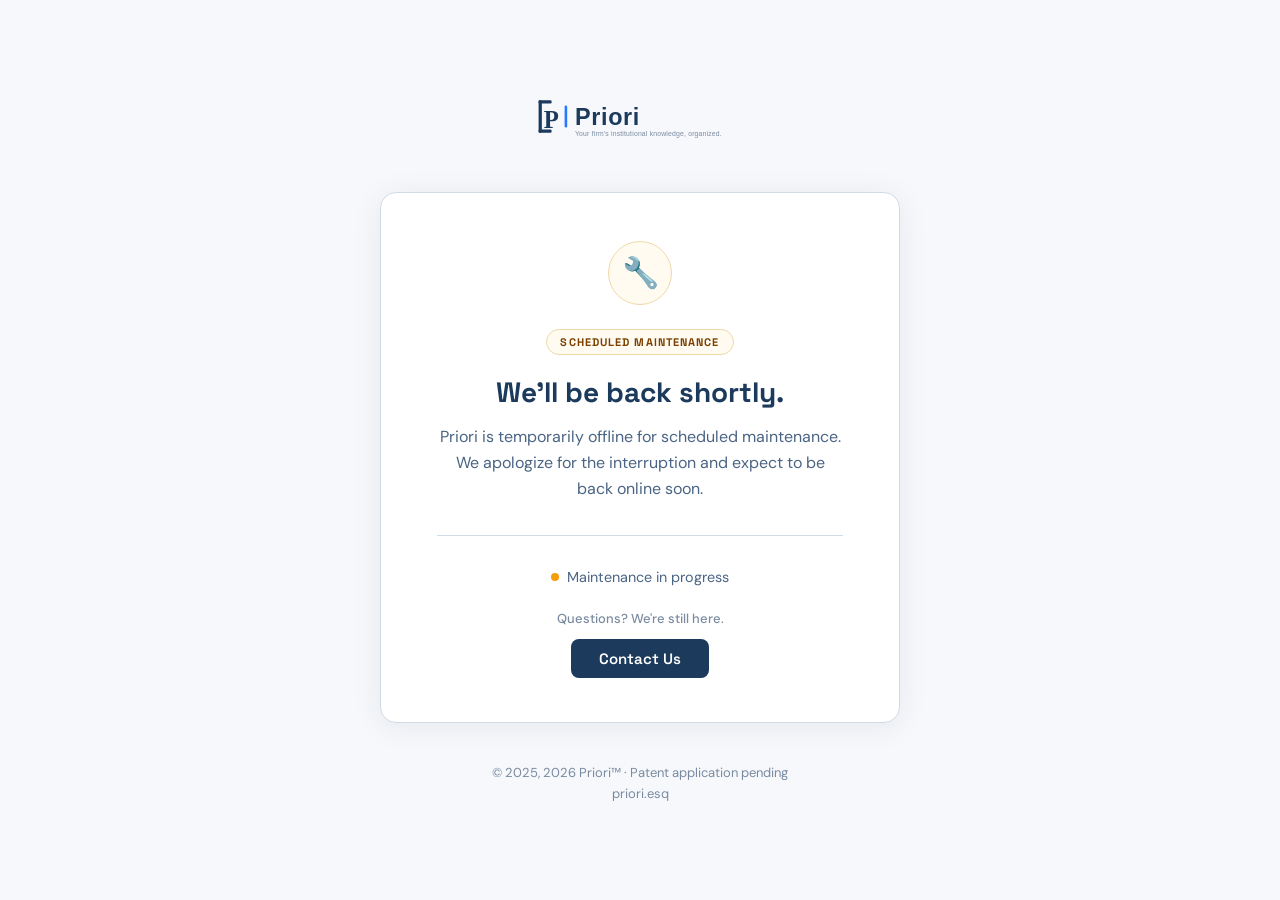
==== index.html @ 3778f76e "Down for maintenance page with logo, amber badge, animated status dot" ====
<!DOCTYPE html>
<html lang="en">
<head>
  <meta charset="UTF-8">
  <meta name="viewport" content="width=device-width, initial-scale=1.0">
  <title>Priori™ — Down for Maintenance</title>
  <meta name="description" content="Priori is temporarily down for scheduled maintenance. We'll be back shortly.">
  <meta name="robots" content="noindex, nofollow">
  <link rel="preconnect" href="https://fonts.googleapis.com">
  <link rel="preconnect" href="https://fonts.gstatic.com" crossorigin>
  <link href="https://fonts.googleapis.com/css2?family=Space+Grotesk:wght@400;600;700&family=DM+Sans:ital,wght@0,300;0,400;0,500;1,400&display=swap" rel="stylesheet">
  <style>
    *, *::before, *::after { box-sizing: border-box; margin: 0; padding: 0; }

    :root {
      --navy:          #1B3A5C;
      --navy2:         #0F2540;
      --slate:         #4A6484;
      --muted:         #7A8AA0;
      --light:         #F6F8FB;
      --border:        #D0DCE8;
      --amber:         #7B4000;
      --lamber:        #FFFBF0;
      --lamber-border: #F0D9A8;
    }

    html, body {
      min-height: 100%;
      font-family: 'DM Sans', system-ui, sans-serif;
      background: var(--light);
      color: var(--navy);
    }

    body {
      display: flex;
      flex-direction: column;
      align-items: center;
      justify-content: center;
      min-height: 100vh;
      padding: 2rem 1.5rem;
      text-align: center;
    }

    .logo-wrap { margin-bottom: 2.5rem; }
    .logo-wrap img { height: 52px; width: auto; }

    .card {
      background: #ffffff;
      border: 1px solid var(--border);
      border-radius: 16px;
      padding: 3rem 3.5rem 2.75rem;
      max-width: 520px;
      width: 100%;
      box-shadow: 0 4px 32px rgba(15,35,64,.07);
    }

    .icon-wrap {
      width: 64px;
      height: 64px;
      background: var(--lamber);
      border: 1px solid var(--lamber-border);
      border-radius: 50%;
      display: flex;
      align-items: center;
      justify-content: center;
      margin: 0 auto 1.5rem;
      font-size: 1.875rem;
      line-height: 1;
    }

    .badge {
      display: inline-block;
      background: var(--lamber);
      color: var(--amber);
      border: 1px solid var(--lamber-border);
      font-family: 'Space Grotesk', sans-serif;
      font-size: 0.6875rem;
      font-weight: 700;
      letter-spacing: 0.1em;
      text-transform: uppercase;
      padding: 0.3rem 0.85rem;
      border-radius: 99px;
      margin-bottom: 1.25rem;
    }

    h1 {
      font-family: 'Space Grotesk', sans-serif;
      font-size: 1.75rem;
      font-weight: 700;
      color: var(--navy);
      line-height: 1.25;
      margin-bottom: 0.875rem;
    }

    .sub {
      font-size: 1rem;
      color: var(--slate);
      line-height: 1.65;
    }

    .divider {
      border: none;
      border-top: 1px solid var(--border);
      margin: 2rem 0;
    }

    .status-row {
      display: flex;
      align-items: center;
      justify-content: center;
      gap: 0.5rem;
      font-size: 0.9rem;
      color: var(--slate);
      margin-bottom: 1.5rem;
    }

    .status-dot {
      width: 8px;
      height: 8px;
      background: #F59E0B;
      border-radius: 50%;
      flex-shrink: 0;
      animation: pulse 2s ease-in-out infinite;
    }

    @keyframes pulse {
      0%, 100% { opacity: 1; }
      50%       { opacity: 0.4; }
    }

    .contact-label {
      font-size: 0.8125rem;
      font-weight: 500;
      color: var(--muted);
      margin-bottom: 0.75rem;
    }

    .contact-link {
      display: inline-block;
      background: var(--navy);
      color: #ffffff;
      text-decoration: none;
      font-family: 'Space Grotesk', sans-serif;
      font-weight: 600;
      font-size: 0.9375rem;
      padding: 0.65rem 1.75rem;
      border-radius: 8px;
      transition: background 0.15s;
    }

    .contact-link:hover { background: var(--navy2); text-decoration: none; }

    .footer-note {
      margin-top: 2.5rem;
      font-size: 0.8125rem;
      color: var(--muted);
      line-height: 1.6;
    }
  </style>
</head>
<body>

  <div class="logo-wrap">
    <img src="priori_logo.svg" alt="Priori™">
  </div>

  <div class="card">
    <div class="icon-wrap">🔧</div>
    <div class="badge">Scheduled Maintenance</div>
    <h1>We'll be back shortly.</h1>
    <p class="sub">
      Priori is temporarily offline for scheduled maintenance.
      We apologize for the interruption and expect to be back online soon.
    </p>

    <hr class="divider">

    <div class="status-row">
      <span class="status-dot"></span>
      Maintenance in progress
    </div>

    <div class="contact-label">Questions? We're still here.</div>
    <a href="mailto:patentingest@gmail.com" class="contact-link">Contact Us</a>
  </div>

  <p class="footer-note">
    © 2025, 2026 Priori™ · Patent application pending<br>
    priori.esq
  </p>

</body>
</html>
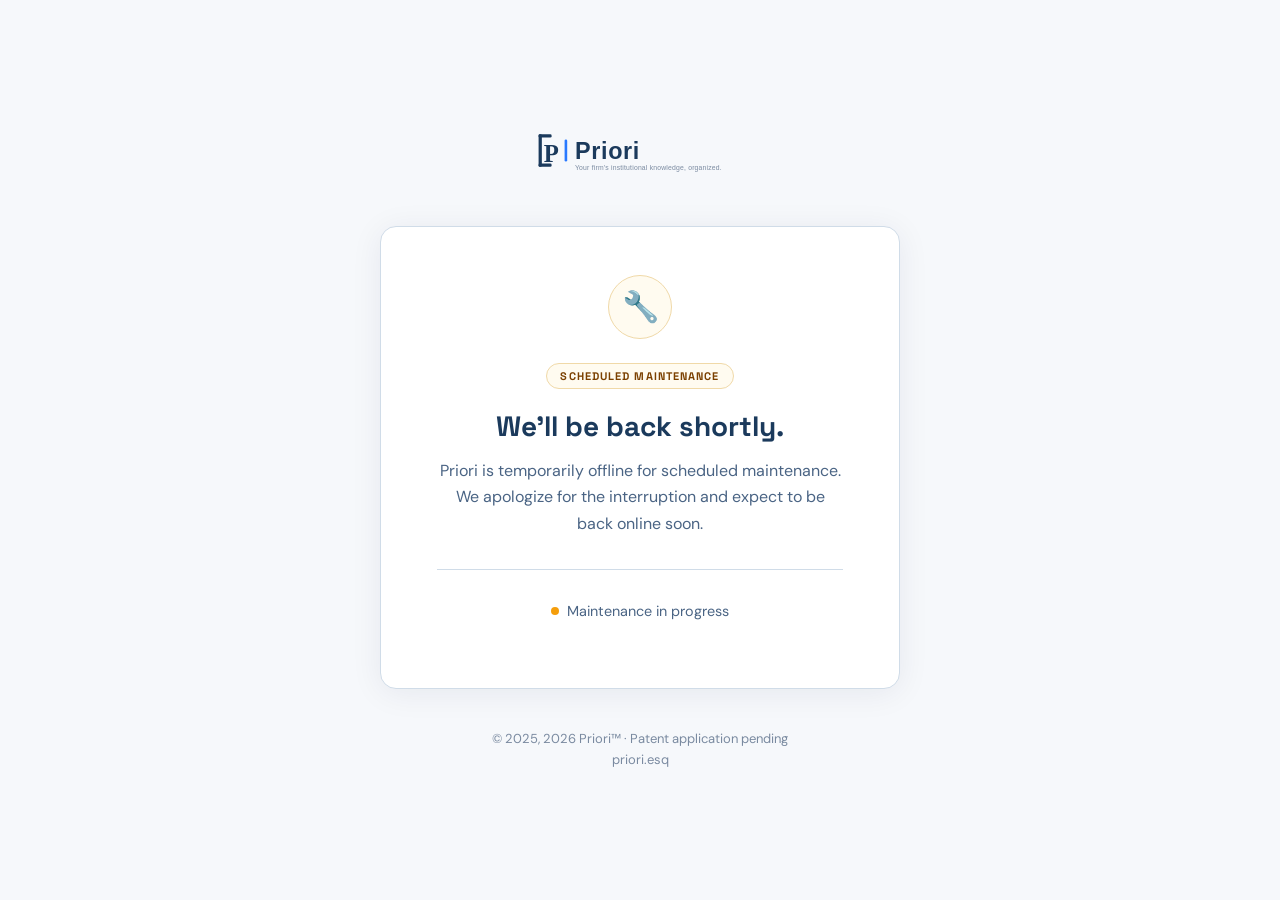
==== commit 77caa843: "Remove Contact Us button from maintenance page" ====
--- a/index.html
+++ b/index.html
@@ -180,8 +180,6 @@
       Maintenance in progress
     </div>
 
-    <div class="contact-label">Questions? We're still here.</div>
-    <a href="mailto:patentingest@gmail.com" class="contact-link">Contact Us</a>
   </div>
 
   <p class="footer-note">
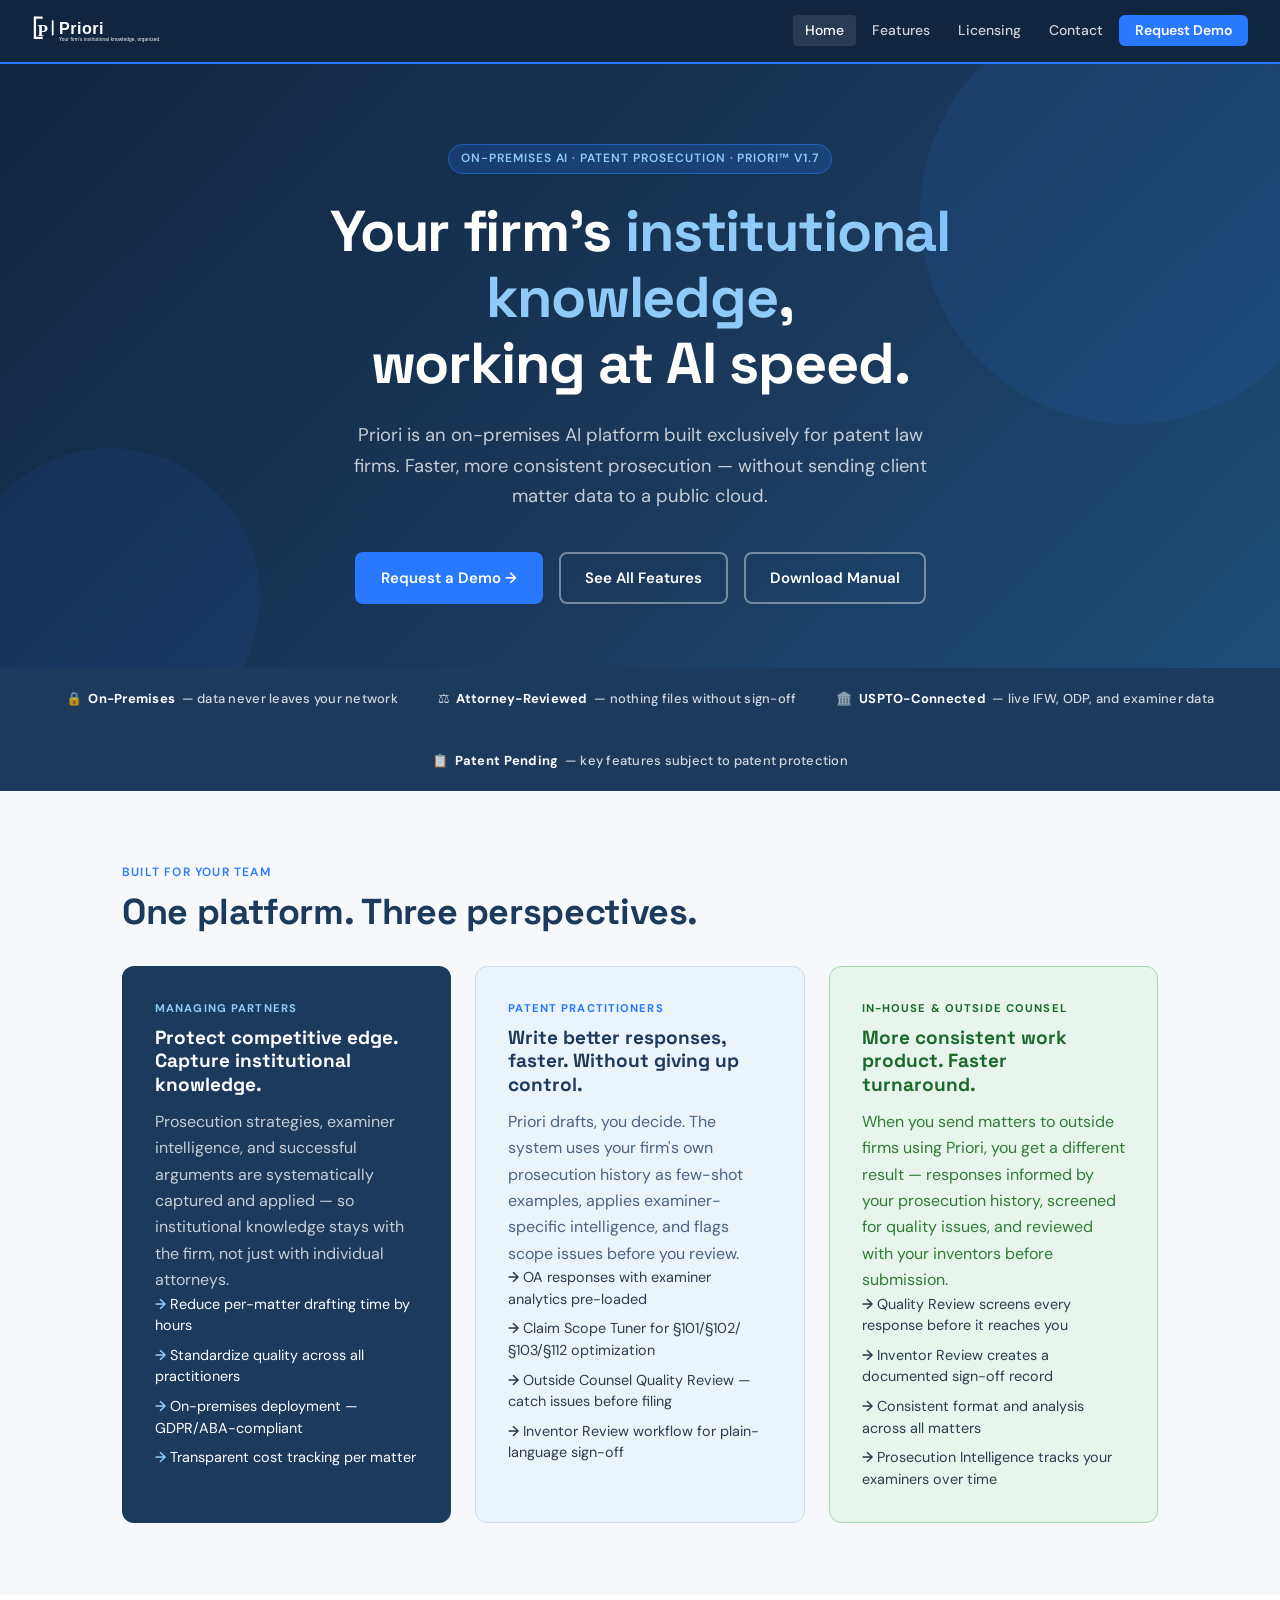
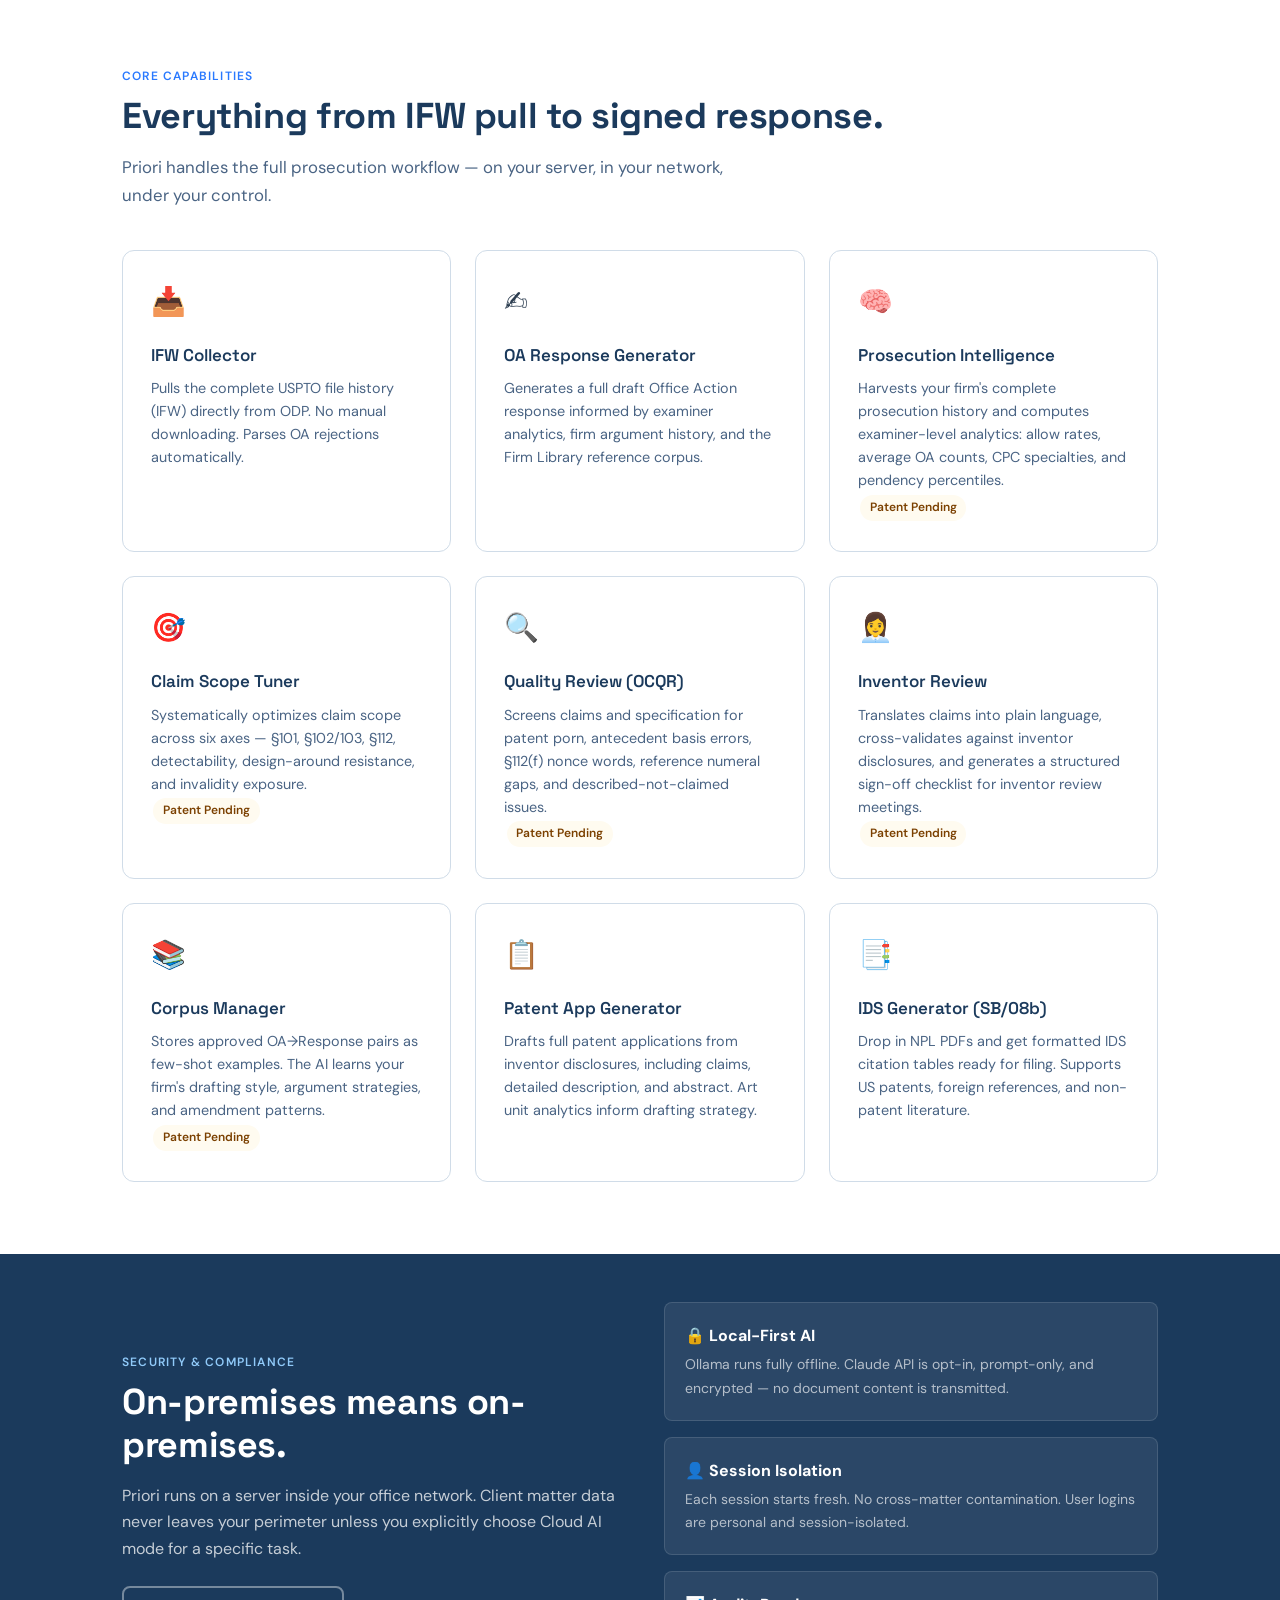
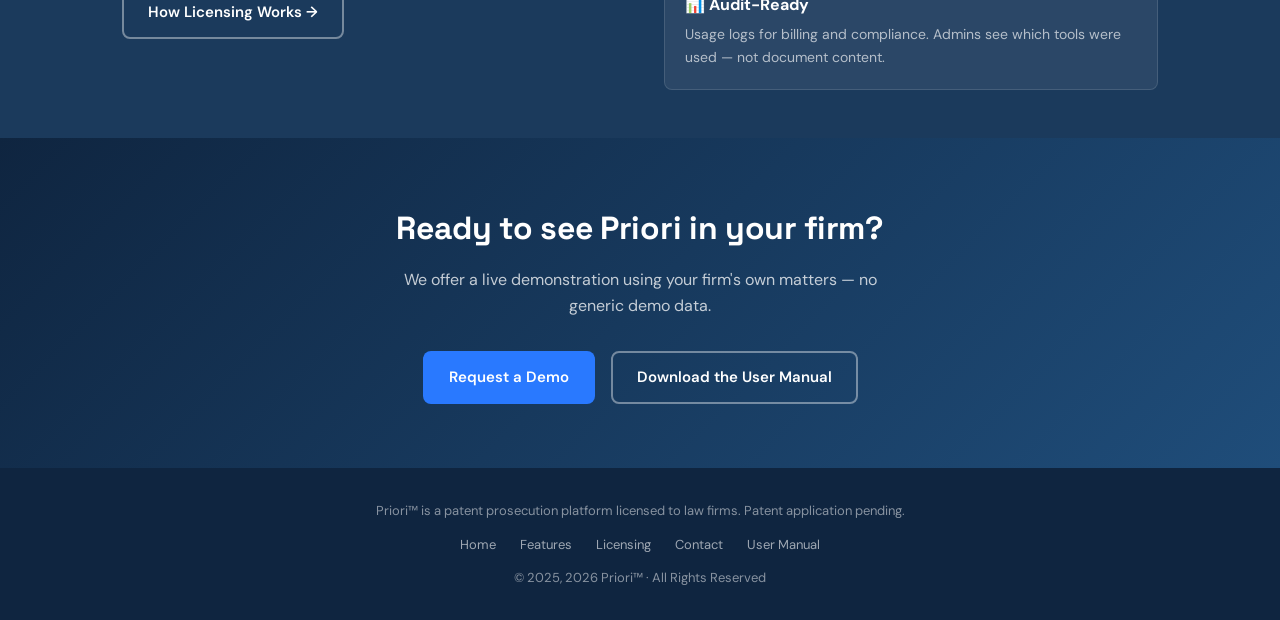
==== commit f779a67e: "Restore full site index.html on main (maintenance page was committed here by mistake)" ====
--- a/index.html
+++ b/index.html
@@ -3,189 +3,206 @@
 <head>
   <meta charset="UTF-8">
   <meta name="viewport" content="width=device-width, initial-scale=1.0">
-  <title>Priori™ — Down for Maintenance</title>
-  <meta name="description" content="Priori is temporarily down for scheduled maintenance. We'll be back shortly.">
-  <meta name="robots" content="noindex, nofollow">
-  <link rel="preconnect" href="https://fonts.googleapis.com">
-  <link rel="preconnect" href="https://fonts.gstatic.com" crossorigin>
-  <link href="https://fonts.googleapis.com/css2?family=Space+Grotesk:wght@400;600;700&family=DM+Sans:ital,wght@0,300;0,400;0,500;1,400&display=swap" rel="stylesheet">
-  <style>
-    *, *::before, *::after { box-sizing: border-box; margin: 0; padding: 0; }
-
-    :root {
-      --navy:          #1B3A5C;
-      --navy2:         #0F2540;
-      --slate:         #4A6484;
-      --muted:         #7A8AA0;
-      --light:         #F6F8FB;
-      --border:        #D0DCE8;
-      --amber:         #7B4000;
-      --lamber:        #FFFBF0;
-      --lamber-border: #F0D9A8;
-    }
-
-    html, body {
-      min-height: 100%;
-      font-family: 'DM Sans', system-ui, sans-serif;
-      background: var(--light);
-      color: var(--navy);
-    }
-
-    body {
-      display: flex;
-      flex-direction: column;
-      align-items: center;
-      justify-content: center;
-      min-height: 100vh;
-      padding: 2rem 1.5rem;
-      text-align: center;
-    }
-
-    .logo-wrap { margin-bottom: 2.5rem; }
-    .logo-wrap img { height: 52px; width: auto; }
-
-    .card {
-      background: #ffffff;
-      border: 1px solid var(--border);
-      border-radius: 16px;
-      padding: 3rem 3.5rem 2.75rem;
-      max-width: 520px;
-      width: 100%;
-      box-shadow: 0 4px 32px rgba(15,35,64,.07);
-    }
-
-    .icon-wrap {
-      width: 64px;
-      height: 64px;
-      background: var(--lamber);
-      border: 1px solid var(--lamber-border);
-      border-radius: 50%;
-      display: flex;
-      align-items: center;
-      justify-content: center;
-      margin: 0 auto 1.5rem;
-      font-size: 1.875rem;
-      line-height: 1;
-    }
-
-    .badge {
-      display: inline-block;
-      background: var(--lamber);
-      color: var(--amber);
-      border: 1px solid var(--lamber-border);
-      font-family: 'Space Grotesk', sans-serif;
-      font-size: 0.6875rem;
-      font-weight: 700;
-      letter-spacing: 0.1em;
-      text-transform: uppercase;
-      padding: 0.3rem 0.85rem;
-      border-radius: 99px;
-      margin-bottom: 1.25rem;
-    }
-
-    h1 {
-      font-family: 'Space Grotesk', sans-serif;
-      font-size: 1.75rem;
-      font-weight: 700;
-      color: var(--navy);
-      line-height: 1.25;
-      margin-bottom: 0.875rem;
-    }
-
-    .sub {
-      font-size: 1rem;
-      color: var(--slate);
-      line-height: 1.65;
-    }
-
-    .divider {
-      border: none;
-      border-top: 1px solid var(--border);
-      margin: 2rem 0;
-    }
-
-    .status-row {
-      display: flex;
-      align-items: center;
-      justify-content: center;
-      gap: 0.5rem;
-      font-size: 0.9rem;
-      color: var(--slate);
-      margin-bottom: 1.5rem;
-    }
-
-    .status-dot {
-      width: 8px;
-      height: 8px;
-      background: #F59E0B;
-      border-radius: 50%;
-      flex-shrink: 0;
-      animation: pulse 2s ease-in-out infinite;
-    }
-
-    @keyframes pulse {
-      0%, 100% { opacity: 1; }
-      50%       { opacity: 0.4; }
-    }
-
-    .contact-label {
-      font-size: 0.8125rem;
-      font-weight: 500;
-      color: var(--muted);
-      margin-bottom: 0.75rem;
-    }
-
-    .contact-link {
-      display: inline-block;
-      background: var(--navy);
-      color: #ffffff;
-      text-decoration: none;
-      font-family: 'Space Grotesk', sans-serif;
-      font-weight: 600;
-      font-size: 0.9375rem;
-      padding: 0.65rem 1.75rem;
-      border-radius: 8px;
-      transition: background 0.15s;
-    }
-
-    .contact-link:hover { background: var(--navy2); text-decoration: none; }
-
-    .footer-note {
-      margin-top: 2.5rem;
-      font-size: 0.8125rem;
-      color: var(--muted);
-      line-height: 1.6;
-    }
-  </style>
+  <title>Priori™ — AI-Assisted Patent Prosecution Platform</title>
+  <meta name="description" content="Priori is an on-premises AI platform built for patent law firms. Faster OA responses, prosecution intelligence, quality review, and inventor workflows — all under your firm's control.">
+  <link rel="canonical" href="https://priori.esq/">
+  <link rel="stylesheet" href="styles.css">
 </head>
 <body>
 
-  <div class="logo-wrap">
-    <img src="priori_logo.svg" alt="Priori™">
-  </div>
-
-  <div class="card">
-    <div class="icon-wrap">🔧</div>
-    <div class="badge">Scheduled Maintenance</div>
-    <h1>We'll be back shortly.</h1>
-    <p class="sub">
-      Priori is temporarily offline for scheduled maintenance.
-      We apologize for the interruption and expect to be back online soon.
-    </p>
-
-    <hr class="divider">
-
-    <div class="status-row">
-      <span class="status-dot"></span>
-      Maintenance in progress
-    </div>
-
-  </div>
-
-  <p class="footer-note">
-    © 2025, 2026 Priori™ · Patent application pending<br>
-    priori.esq
-  </p>
+<!-- ── NAV ────────────────────────────────────────────────── -->
+<nav class="nav">
+  <a href="index.html" class="nav-logo">
+    <img src="priori_logo.svg" alt="Priori">
+  </a>
+  <ul class="nav-links">
+    <li><a href="index.html" class="active">Home</a></li>
+    <li><a href="features.html">Features</a></li>
+    <li><a href="licensing.html">Licensing</a></li>
+    <li><a href="contact.html">Contact</a></li>
+    <li><a href="contact.html" class="nav-cta">Request Demo</a></li>
+  </ul>
+</nav>
+
+<!-- ── HERO ───────────────────────────────────────────────── -->
+<section class="hero">
+  <div class="hero-badge">On-Premises AI · Patent Prosecution · Priori™ v1.7</div>
+  <h1>Your firm's <span>institutional knowledge</span>,<br>working at AI speed.</h1>
+  <p>Priori is an on-premises AI platform built exclusively for patent law firms. Faster, more consistent prosecution — without sending client matter data to a public cloud.</p>
+  <div class="hero-actions">
+    <a href="contact.html" class="btn btn-primary">Request a Demo →</a>
+    <a href="features.html" class="btn btn-outline">See All Features</a>
+    <a href="Priori_UserManual.docx" class="btn btn-outline" download>Download Manual</a>
+  </div>
+</section>
+
+<!-- ── TRUST BAR ───────────────────────────────────────────── -->
+<div class="trust-bar">
+  <span>🔒 <strong>On-Premises</strong> — data never leaves your network</span>
+  <span>⚖️ <strong>Attorney-Reviewed</strong> — nothing files without sign-off</span>
+  <span>🏛️ <strong>USPTO-Connected</strong> — live IFW, ODP, and examiner data</span>
+  <span>📋 <strong>Patent Pending</strong> — key features subject to patent protection</span>
+</div>
+
+<!-- ── AUDIENCE VALUE PROPS ────────────────────────────────── -->
+<section class="section" style="background: var(--light);">
+  <div class="container">
+    <div class="section-label">Built For Your Team</div>
+    <div class="section-title">One platform. Three perspectives.</div>
+    <div class="audience-grid">
+
+      <div class="audience-card navy">
+        <div class="aud-label">Managing Partners</div>
+        <h3>Protect competitive edge. Capture institutional knowledge.</h3>
+        <p>Prosecution strategies, examiner intelligence, and successful arguments are systematically captured and applied — so institutional knowledge stays with the firm, not just with individual attorneys.</p>
+        <ul>
+          <li>Reduce per-matter drafting time by hours</li>
+          <li>Standardize quality across all practitioners</li>
+          <li>On-premises deployment — GDPR/ABA-compliant</li>
+          <li>Transparent cost tracking per matter</li>
+        </ul>
+      </div>
+
+      <div class="audience-card light">
+        <div class="aud-label">Patent Practitioners</div>
+        <h3>Write better responses, faster. Without giving up control.</h3>
+        <p>Priori drafts, you decide. The system uses your firm's own prosecution history as few-shot examples, applies examiner-specific intelligence, and flags scope issues before you review.</p>
+        <ul>
+          <li>OA responses with examiner analytics pre-loaded</li>
+          <li>Claim Scope Tuner for §101/§102/§103/§112 optimization</li>
+          <li>Outside Counsel Quality Review — catch issues before filing</li>
+          <li>Inventor Review workflow for plain-language sign-off</li>
+        </ul>
+      </div>
+
+      <div class="audience-card green">
+        <div class="aud-label">In-House & Outside Counsel</div>
+        <h3>More consistent work product. Faster turnaround.</h3>
+        <p>When you send matters to outside firms using Priori, you get a different result — responses informed by your prosecution history, screened for quality issues, and reviewed with your inventors before submission.</p>
+        <ul>
+          <li>Quality Review screens every response before it reaches you</li>
+          <li>Inventor Review creates a documented sign-off record</li>
+          <li>Consistent format and analysis across all matters</li>
+          <li>Prosecution Intelligence tracks your examiners over time</li>
+        </ul>
+      </div>
+
+    </div>
+  </div>
+</section>
+
+<!-- ── FEATURE HIGHLIGHTS ──────────────────────────────────── -->
+<section class="section">
+  <div class="container">
+    <div class="section-label">Core Capabilities</div>
+    <div class="section-title">Everything from IFW pull to signed response.</div>
+    <p class="section-sub">Priori handles the full prosecution workflow — on your server, in your network, under your control.</p>
+
+    <div class="card-grid">
+      <div class="card">
+        <div class="card-icon">📥</div>
+        <h3>IFW Collector</h3>
+        <p>Pulls the complete USPTO file history (IFW) directly from ODP. No manual downloading. Parses OA rejections automatically.</p>
+      </div>
+      <div class="card">
+        <div class="card-icon">✍️</div>
+        <h3>OA Response Generator</h3>
+        <p>Generates a full draft Office Action response informed by examiner analytics, firm argument history, and the Firm Library reference corpus.</p>
+      </div>
+      <div class="card">
+        <div class="card-icon">🧠</div>
+        <h3>Prosecution Intelligence</h3>
+        <p>Harvests your firm's complete prosecution history and computes examiner-level analytics: allow rates, average OA counts, CPC specialties, and pendency percentiles.</p>
+        <span class="tag tag-amber">Patent Pending</span>
+      </div>
+      <div class="card">
+        <div class="card-icon">🎯</div>
+        <h3>Claim Scope Tuner</h3>
+        <p>Systematically optimizes claim scope across six axes — §101, §102/103, §112, detectability, design-around resistance, and invalidity exposure.</p>
+        <span class="tag tag-amber">Patent Pending</span>
+      </div>
+      <div class="card">
+        <div class="card-icon">🔍</div>
+        <h3>Quality Review (OCQR)</h3>
+        <p>Screens claims and specification for patent porn, antecedent basis errors, §112(f) nonce words, reference numeral gaps, and described-not-claimed issues.</p>
+        <span class="tag tag-amber">Patent Pending</span>
+      </div>
+      <div class="card">
+        <div class="card-icon">👩‍💼</div>
+        <h3>Inventor Review</h3>
+        <p>Translates claims into plain language, cross-validates against inventor disclosures, and generates a structured sign-off checklist for inventor review meetings.</p>
+        <span class="tag tag-amber">Patent Pending</span>
+      </div>
+      <div class="card">
+        <div class="card-icon">📚</div>
+        <h3>Corpus Manager</h3>
+        <p>Stores approved OA→Response pairs as few-shot examples. The AI learns your firm's drafting style, argument strategies, and amendment patterns.</p>
+        <span class="tag tag-amber">Patent Pending</span>
+      </div>
+      <div class="card">
+        <div class="card-icon">📋</div>
+        <h3>Patent App Generator</h3>
+        <p>Drafts full patent applications from inventor disclosures, including claims, detailed description, and abstract. Art unit analytics inform drafting strategy.</p>
+      </div>
+      <div class="card">
+        <div class="card-icon">📑</div>
+        <h3>IDS Generator (SB/08b)</h3>
+        <p>Drop in NPL PDFs and get formatted IDS citation tables ready for filing. Supports US patents, foreign references, and non-patent literature.</p>
+      </div>
+    </div>
+  </div>
+</section>
+
+<!-- ── SECURITY ────────────────────────────────────────────── -->
+<section class="section-sm" style="background: var(--navy); color: #fff;">
+  <div class="container" style="display: grid; grid-template-columns: 1fr 1fr; gap: 3rem; align-items: center;">
+    <div>
+      <div class="section-label" style="color: #90CAF9;">Security & Compliance</div>
+      <h2 class="section-title" style="color: #fff;">On-premises means on-premises.</h2>
+      <p style="color: rgba(255,255,255,0.75); margin-bottom: 1.5rem;">Priori runs on a server inside your office network. Client matter data never leaves your perimeter unless you explicitly choose Cloud AI mode for a specific task.</p>
+      <a href="licensing.html" class="btn btn-outline">How Licensing Works →</a>
+    </div>
+    <div style="display: flex; flex-direction: column; gap: 1rem;">
+      <div style="background: rgba(255,255,255,0.07); border-radius: 8px; padding: 1.25rem; border: 1px solid rgba(255,255,255,0.12);">
+        <strong style="color: #fff;">🔒 Local-First AI</strong>
+        <p style="color: rgba(255,255,255,0.65); font-size: 0.875rem; margin-top: 0.25rem;">Ollama runs fully offline. Claude API is opt-in, prompt-only, and encrypted — no document content is transmitted.</p>
+      </div>
+      <div style="background: rgba(255,255,255,0.07); border-radius: 8px; padding: 1.25rem; border: 1px solid rgba(255,255,255,0.12);">
+        <strong style="color: #fff;">👤 Session Isolation</strong>
+        <p style="color: rgba(255,255,255,0.65); font-size: 0.875rem; margin-top: 0.25rem;">Each session starts fresh. No cross-matter contamination. User logins are personal and session-isolated.</p>
+      </div>
+      <div style="background: rgba(255,255,255,0.07); border-radius: 8px; padding: 1.25rem; border: 1px solid rgba(255,255,255,0.12);">
+        <strong style="color: #fff;">📊 Audit-Ready</strong>
+        <p style="color: rgba(255,255,255,0.65); font-size: 0.875rem; margin-top: 0.25rem;">Usage logs for billing and compliance. Admins see which tools were used — not document content.</p>
+      </div>
+    </div>
+  </div>
+</section>
+
+<!-- ── CTA ─────────────────────────────────────────────────── -->
+<section class="cta-banner">
+  <h2>Ready to see Priori in your firm?</h2>
+  <p>We offer a live demonstration using your firm's own matters — no generic demo data.</p>
+  <div style="display: flex; gap: 1rem; justify-content: center; flex-wrap: wrap;">
+    <a href="contact.html" class="btn btn-primary">Request a Demo</a>
+    <a href="Priori_UserManual.docx" class="btn btn-outline" download>Download the User Manual</a>
+  </div>
+</section>
+
+<!-- ── FOOTER ──────────────────────────────────────────────── -->
+<footer>
+  <div class="footer-inner">
+    <div>Priori™ is a patent prosecution platform licensed to law firms. Patent application pending.</div>
+    <div class="footer-links">
+      <a href="index.html">Home</a>
+      <a href="features.html">Features</a>
+      <a href="licensing.html">Licensing</a>
+      <a href="contact.html">Contact</a>
+      <a href="Priori_UserManual.docx" download>User Manual</a>
+    </div>
+    <div>© 2025, 2026 Priori™ · All Rights Reserved</div>
+  </div>
+</footer>
 
 </body>
 </html>
--- a/styles.css
+++ b/styles.css
@@ -0,0 +1,548 @@
+/* ── Priori.esq — Shared Stylesheet ── */
+@import url('https://fonts.googleapis.com/css2?family=Space+Grotesk:wght@400;500;600;700&family=DM+Sans:ital,wght@0,300;0,400;0,500;1,400&display=swap');
+
+:root {
+  --navy:   #1B3A5C;
+  --navy2:  #0F2540;
+  --blue:   #2979FF;
+  --slate:  #4A6484;
+  --mist:   #EBF3FB;
+  --green:  #1A6B2A;
+  --lgreen: #E8F5EC;
+  --amber:  #7B4000;
+  --lamber: #FFFBF0;
+  --red:    #9B2E2E;
+  --lred:   #FDF0F0;
+  --light:  #F6F8FB;
+  --border: #D0DCE8;
+  --body:   #2C3D50;
+  --muted:  #7A8AA0;
+  --white:  #FFFFFF;
+}
+
+*, *::before, *::after { box-sizing: border-box; margin: 0; padding: 0; }
+
+html { scroll-behavior: smooth; font-size: 16px; }
+
+body {
+  font-family: 'DM Sans', system-ui, sans-serif;
+  color: var(--body);
+  background: var(--white);
+  line-height: 1.65;
+}
+
+a { color: var(--blue); text-decoration: none; }
+a:hover { text-decoration: underline; }
+
+/* ── NAV ─────────────────────────────────────────────────── */
+.nav {
+  position: sticky;
+  top: 0;
+  z-index: 100;
+  background: var(--navy2);
+  border-bottom: 2px solid var(--blue);
+  padding: 0 2rem;
+  display: flex;
+  align-items: center;
+  justify-content: space-between;
+  height: 64px;
+}
+
+.nav-logo {
+  display: flex;
+  align-items: center;
+  gap: 0.5rem;
+  text-decoration: none;
+}
+
+.nav-logo img { height: 36px; filter: brightness(0) invert(1); }
+
+.nav-links {
+  display: flex;
+  gap: 0.25rem;
+  list-style: none;
+  align-items: center;
+}
+
+.nav-links a {
+  color: rgba(255,255,255,0.8);
+  font-size: 0.875rem;
+  font-weight: 500;
+  padding: 0.4rem 0.75rem;
+  border-radius: 4px;
+  transition: background 0.15s, color 0.15s;
+  text-decoration: none;
+}
+
+.nav-links a:hover, .nav-links a.active {
+  color: #fff;
+  background: rgba(255,255,255,0.1);
+}
+
+.nav-cta {
+  background: var(--blue) !important;
+  color: #fff !important;
+  border-radius: 6px !important;
+  padding: 0.4rem 1rem !important;
+  font-weight: 600 !important;
+}
+
+.nav-cta:hover { background: #1565C0 !important; }
+
+/* ── HERO ─────────────────────────────────────────────────── */
+.hero {
+  background: linear-gradient(135deg, var(--navy2) 0%, var(--navy) 60%, #1F4D7A 100%);
+  color: #fff;
+  padding: 5rem 2rem 4rem;
+  text-align: center;
+  position: relative;
+  overflow: hidden;
+}
+
+.hero::before {
+  content: '';
+  position: absolute;
+  top: -60px; right: -60px;
+  width: 420px; height: 420px;
+  border-radius: 50%;
+  background: rgba(41,121,255,0.10);
+  pointer-events: none;
+}
+
+.hero::after {
+  content: '';
+  position: absolute;
+  bottom: -80px; left: -40px;
+  width: 300px; height: 300px;
+  border-radius: 50%;
+  background: rgba(41,121,255,0.07);
+  pointer-events: none;
+}
+
+.hero-badge {
+  display: inline-block;
+  background: rgba(41,121,255,0.20);
+  border: 1px solid rgba(41,121,255,0.5);
+  color: #90CAF9;
+  font-size: 0.75rem;
+  font-weight: 600;
+  letter-spacing: 0.08em;
+  text-transform: uppercase;
+  padding: 0.25rem 0.75rem;
+  border-radius: 100px;
+  margin-bottom: 1.5rem;
+}
+
+.hero h1 {
+  font-family: 'Space Grotesk', sans-serif;
+  font-size: clamp(2.2rem, 5vw, 3.6rem);
+  font-weight: 700;
+  line-height: 1.15;
+  max-width: 820px;
+  margin: 0 auto 1.5rem;
+  letter-spacing: -0.02em;
+}
+
+.hero h1 span { color: #90CAF9; }
+
+.hero p {
+  font-size: 1.15rem;
+  color: rgba(255,255,255,0.75);
+  max-width: 600px;
+  margin: 0 auto 2.5rem;
+}
+
+.hero-actions {
+  display: flex;
+  gap: 1rem;
+  justify-content: center;
+  flex-wrap: wrap;
+}
+
+/* ── BUTTONS ─────────────────────────────────────────────── */
+.btn {
+  display: inline-flex;
+  align-items: center;
+  gap: 0.4rem;
+  padding: 0.75rem 1.5rem;
+  border-radius: 8px;
+  font-weight: 600;
+  font-size: 0.9375rem;
+  cursor: pointer;
+  transition: all 0.15s;
+  text-decoration: none;
+  border: 2px solid transparent;
+}
+
+.btn-primary {
+  background: var(--blue);
+  color: #fff;
+}
+.btn-primary:hover { background: #1565C0; text-decoration: none; color: #fff; }
+
+.btn-outline {
+  background: transparent;
+  color: #fff;
+  border-color: rgba(255,255,255,0.4);
+}
+.btn-outline:hover {
+  background: rgba(255,255,255,0.08);
+  border-color: rgba(255,255,255,0.7);
+  text-decoration: none;
+  color: #fff;
+}
+
+.btn-navy {
+  background: var(--navy);
+  color: #fff;
+}
+.btn-navy:hover { background: var(--navy2); text-decoration: none; color: #fff; }
+
+.btn-ghost {
+  background: transparent;
+  color: var(--navy);
+  border-color: var(--border);
+}
+.btn-ghost:hover { background: var(--mist); text-decoration: none; }
+
+/* ── LAYOUT ──────────────────────────────────────────────── */
+.container { max-width: 1100px; margin: 0 auto; padding: 0 2rem; }
+
+.section { padding: 4.5rem 2rem; }
+.section-sm { padding: 3rem 2rem; }
+
+.section-label {
+  font-size: 0.75rem;
+  font-weight: 600;
+  letter-spacing: 0.1em;
+  text-transform: uppercase;
+  color: var(--blue);
+  margin-bottom: 0.5rem;
+}
+
+.section-title {
+  font-family: 'Space Grotesk', sans-serif;
+  font-size: clamp(1.6rem, 3vw, 2.25rem);
+  font-weight: 700;
+  color: var(--navy);
+  line-height: 1.2;
+  margin-bottom: 1rem;
+  letter-spacing: -0.01em;
+}
+
+.section-sub {
+  font-size: 1.05rem;
+  color: var(--slate);
+  max-width: 640px;
+  margin-bottom: 2.5rem;
+}
+
+/* ── CARDS ───────────────────────────────────────────────── */
+.card-grid {
+  display: grid;
+  grid-template-columns: repeat(auto-fit, minmax(280px, 1fr));
+  gap: 1.5rem;
+}
+
+.card {
+  background: var(--white);
+  border: 1px solid var(--border);
+  border-radius: 12px;
+  padding: 1.75rem;
+  transition: box-shadow 0.2s, transform 0.2s;
+}
+
+.card:hover {
+  box-shadow: 0 8px 24px rgba(27,58,92,0.12);
+  transform: translateY(-2px);
+}
+
+.card-icon {
+  font-size: 1.75rem;
+  margin-bottom: 1rem;
+}
+
+.card h3 {
+  font-family: 'Space Grotesk', sans-serif;
+  font-size: 1.0625rem;
+  font-weight: 600;
+  color: var(--navy);
+  margin-bottom: 0.5rem;
+}
+
+.card p {
+  font-size: 0.9rem;
+  color: var(--slate);
+  line-height: 1.6;
+}
+
+/* ── AUDIENCE TABS ───────────────────────────────────────── */
+.audience-grid {
+  display: grid;
+  grid-template-columns: repeat(auto-fit, minmax(300px, 1fr));
+  gap: 1.5rem;
+  margin-top: 2rem;
+}
+
+.audience-card {
+  border-radius: 12px;
+  padding: 2rem;
+  border: 1px solid transparent;
+}
+
+.audience-card.navy { background: var(--navy); color: #fff; }
+.audience-card.navy .aud-label { color: #90CAF9; }
+.audience-card.navy h3 { color: #fff; }
+.audience-card.navy p { color: rgba(255,255,255,0.75); }
+.audience-card.navy ul li::before { color: #90CAF9; }
+
+.audience-card.light { background: var(--mist); border-color: var(--border); }
+.audience-card.light .aud-label { color: var(--blue); }
+.audience-card.light h3 { color: var(--navy); }
+.audience-card.light p { color: var(--slate); }
+
+.audience-card.green { background: var(--lgreen); border-color: #A5D6A7; }
+.audience-card.green .aud-label { color: var(--green); }
+.audience-card.green h3 { color: var(--green); }
+.audience-card.green p { color: #2E7D32; }
+
+.aud-label {
+  font-size: 0.7rem;
+  font-weight: 700;
+  letter-spacing: 0.1em;
+  text-transform: uppercase;
+  margin-bottom: 0.5rem;
+}
+
+.audience-card h3 {
+  font-family: 'Space Grotesk', sans-serif;
+  font-size: 1.1875rem;
+  font-weight: 700;
+  margin-bottom: 0.75rem;
+  line-height: 1.25;
+}
+
+.audience-card ul {
+  list-style: none;
+  display: flex;
+  flex-direction: column;
+  gap: 0.5rem;
+  font-size: 0.9rem;
+  line-height: 1.5;
+}
+
+.audience-card ul li::before {
+  content: '→ ';
+  font-weight: 600;
+}
+
+/* ── FEATURE LIST ────────────────────────────────────────── */
+.feature-row {
+  display: grid;
+  grid-template-columns: 1fr 1fr;
+  gap: 3rem;
+  align-items: center;
+  margin-bottom: 4rem;
+}
+
+.feature-row.reverse { direction: rtl; }
+.feature-row.reverse > * { direction: ltr; }
+
+.feature-text h3 {
+  font-family: 'Space Grotesk', sans-serif;
+  font-size: 1.375rem;
+  font-weight: 700;
+  color: var(--navy);
+  margin-bottom: 0.75rem;
+}
+
+.feature-text p {
+  color: var(--slate);
+  margin-bottom: 1rem;
+  font-size: 0.9375rem;
+}
+
+.feature-list {
+  list-style: none;
+  display: flex;
+  flex-direction: column;
+  gap: 0.4rem;
+}
+
+.feature-list li {
+  font-size: 0.875rem;
+  color: var(--body);
+  display: flex;
+  gap: 0.5rem;
+}
+
+.feature-list li::before {
+  content: '✓';
+  color: var(--green);
+  font-weight: 700;
+  flex-shrink: 0;
+}
+
+.feature-panel {
+  background: var(--light);
+  border: 1px solid var(--border);
+  border-radius: 12px;
+  padding: 2rem;
+  font-size: 0.875rem;
+  color: var(--slate);
+}
+
+.feature-panel-title {
+  font-family: 'Space Grotesk', sans-serif;
+  font-size: 0.875rem;
+  font-weight: 600;
+  color: var(--navy);
+  margin-bottom: 1rem;
+  padding-bottom: 0.5rem;
+  border-bottom: 1px solid var(--border);
+}
+
+/* ── PILL TAGS ───────────────────────────────────────────── */
+.tag {
+  display: inline-block;
+  font-size: 0.75rem;
+  font-weight: 600;
+  padding: 0.2rem 0.6rem;
+  border-radius: 100px;
+  margin: 0.15rem;
+}
+
+.tag-blue { background: var(--mist); color: var(--navy); }
+.tag-green { background: var(--lgreen); color: var(--green); }
+.tag-amber { background: var(--lamber); color: var(--amber); }
+
+/* ── TRUST BAR ───────────────────────────────────────────── */
+.trust-bar {
+  background: var(--navy);
+  color: rgba(255,255,255,0.7);
+  padding: 1.25rem 2rem;
+  display: flex;
+  gap: 2.5rem;
+  justify-content: center;
+  flex-wrap: wrap;
+  font-size: 0.8125rem;
+  font-weight: 500;
+  letter-spacing: 0.02em;
+}
+
+.trust-bar span { display: flex; align-items: center; gap: 0.4rem; color: rgba(255,255,255,0.8); }
+.trust-bar strong { color: #fff; }
+
+/* ── CTA BANNER ──────────────────────────────────────────── */
+.cta-banner {
+  background: linear-gradient(135deg, var(--navy2) 0%, #1F4D7A 100%);
+  color: #fff;
+  text-align: center;
+  padding: 4rem 2rem;
+}
+
+.cta-banner h2 {
+  font-family: 'Space Grotesk', sans-serif;
+  font-size: clamp(1.5rem, 3vw, 2rem);
+  font-weight: 700;
+  margin-bottom: 0.75rem;
+  letter-spacing: -0.01em;
+}
+
+.cta-banner p {
+  color: rgba(255,255,255,0.75);
+  max-width: 480px;
+  margin: 0 auto 2rem;
+}
+
+/* ── FOOTER ──────────────────────────────────────────────── */
+footer {
+  background: var(--navy2);
+  color: rgba(255,255,255,0.5);
+  padding: 2rem;
+  text-align: center;
+  font-size: 0.8125rem;
+}
+
+footer a { color: rgba(255,255,255,0.6); }
+footer a:hover { color: #fff; }
+
+.footer-inner {
+  max-width: 1100px;
+  margin: 0 auto;
+  display: flex;
+  flex-direction: column;
+  gap: 0.75rem;
+  align-items: center;
+}
+
+.footer-links {
+  display: flex;
+  gap: 1.5rem;
+  flex-wrap: wrap;
+  justify-content: center;
+}
+
+/* ── TABLE ───────────────────────────────────────────────── */
+table { width: 100%; border-collapse: collapse; font-size: 0.875rem; }
+th {
+  background: var(--navy);
+  color: #fff;
+  padding: 0.75rem 1rem;
+  text-align: left;
+  font-weight: 600;
+  font-size: 0.8125rem;
+}
+td {
+  padding: 0.7rem 1rem;
+  border-bottom: 1px solid var(--border);
+  color: var(--body);
+}
+tr:nth-child(even) td { background: var(--light); }
+.check { color: var(--green); font-weight: 700; }
+.dash  { color: var(--muted); }
+
+/* ── FORM ────────────────────────────────────────────────── */
+.form-group { margin-bottom: 1.25rem; }
+label { display: block; font-size: 0.875rem; font-weight: 500; margin-bottom: 0.4rem; color: var(--navy); }
+input, select, textarea {
+  width: 100%;
+  padding: 0.65rem 0.875rem;
+  border: 1.5px solid var(--border);
+  border-radius: 8px;
+  font-family: inherit;
+  font-size: 0.9375rem;
+  color: var(--body);
+  background: var(--white);
+  transition: border-color 0.15s;
+}
+input:focus, select:focus, textarea:focus {
+  outline: none;
+  border-color: var(--blue);
+}
+textarea { resize: vertical; min-height: 120px; }
+
+.form-grid { display: grid; grid-template-columns: 1fr 1fr; gap: 1rem; }
+
+/* ── ALERT BOXES ─────────────────────────────────────────── */
+.alert {
+  padding: 1rem 1.25rem;
+  border-radius: 8px;
+  font-size: 0.875rem;
+  margin: 1rem 0;
+  border-left: 4px solid;
+}
+.alert-blue { background: var(--mist); border-color: var(--blue); color: #1A3A6B; }
+.alert-green { background: var(--lgreen); border-color: var(--green); color: #1A3A1A; }
+
+/* ── DIVIDER ─────────────────────────────────────────────── */
+.divider { border: none; border-top: 1px solid var(--border); margin: 2rem 0; }
+
+/* ── RESPONSIVE ──────────────────────────────────────────── */
+@media (max-width: 768px) {
+  .feature-row { grid-template-columns: 1fr; }
+  .feature-row.reverse { direction: ltr; }
+  .form-grid { grid-template-columns: 1fr; }
+  .nav-links { display: none; }
+  .trust-bar { gap: 1.25rem; }
+}
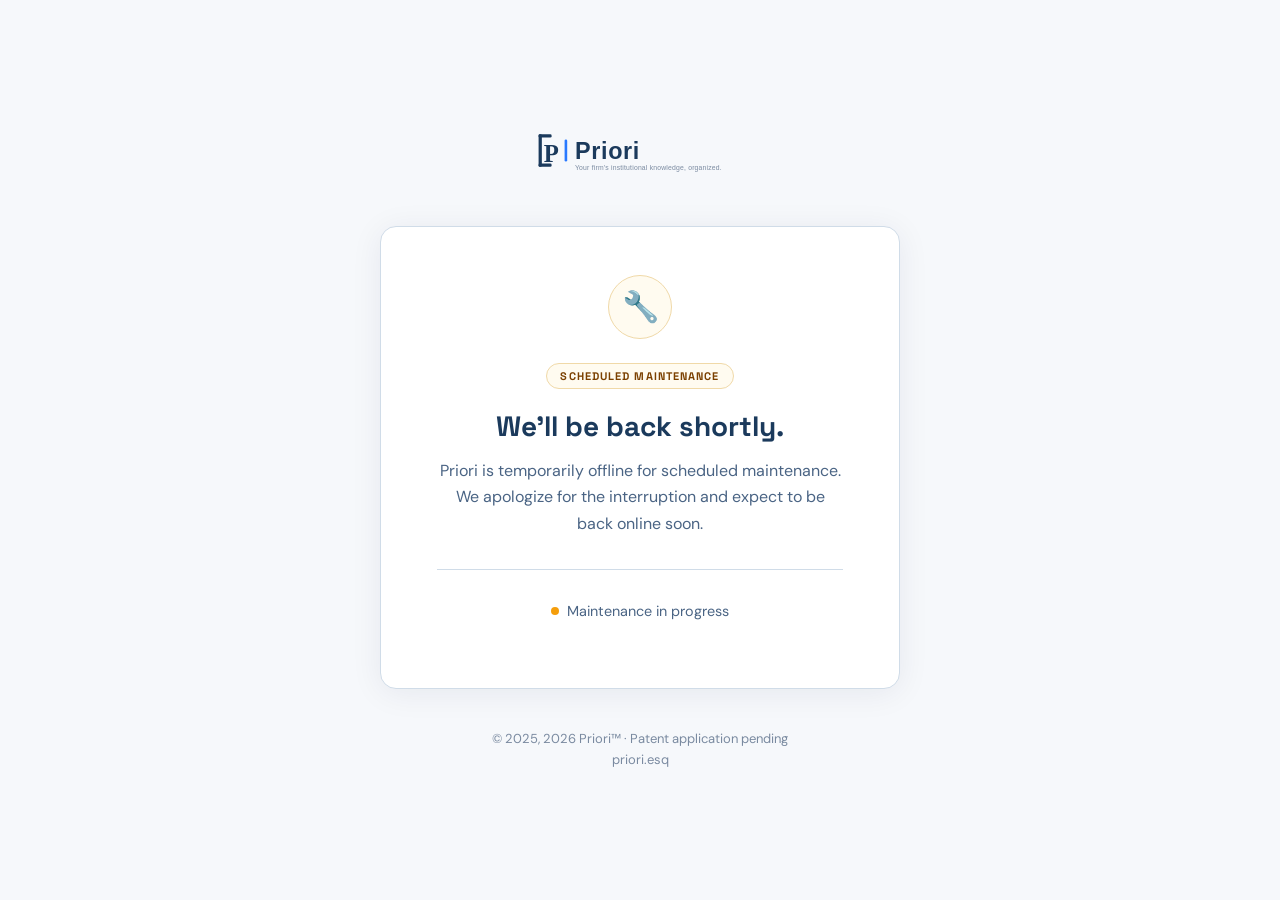
==== commit 88b5ce8f: "Remove Contact Us button from maintenance page" ====
--- a/index.html
+++ b/index.html
@@ -3,206 +3,189 @@
 <head>
   <meta charset="UTF-8">
   <meta name="viewport" content="width=device-width, initial-scale=1.0">
-  <title>Priori™ — AI-Assisted Patent Prosecution Platform</title>
-  <meta name="description" content="Priori is an on-premises AI platform built for patent law firms. Faster OA responses, prosecution intelligence, quality review, and inventor workflows — all under your firm's control.">
-  <link rel="canonical" href="https://priori.esq/">
-  <link rel="stylesheet" href="styles.css">
+  <title>Priori™ — Down for Maintenance</title>
+  <meta name="description" content="Priori is temporarily down for scheduled maintenance. We'll be back shortly.">
+  <meta name="robots" content="noindex, nofollow">
+  <link rel="preconnect" href="https://fonts.googleapis.com">
+  <link rel="preconnect" href="https://fonts.gstatic.com" crossorigin>
+  <link href="https://fonts.googleapis.com/css2?family=Space+Grotesk:wght@400;600;700&family=DM+Sans:ital,wght@0,300;0,400;0,500;1,400&display=swap" rel="stylesheet">
+  <style>
+    *, *::before, *::after { box-sizing: border-box; margin: 0; padding: 0; }
+
+    :root {
+      --navy:          #1B3A5C;
+      --navy2:         #0F2540;
+      --slate:         #4A6484;
+      --muted:         #7A8AA0;
+      --light:         #F6F8FB;
+      --border:        #D0DCE8;
+      --amber:         #7B4000;
+      --lamber:        #FFFBF0;
+      --lamber-border: #F0D9A8;
+    }
+
+    html, body {
+      min-height: 100%;
+      font-family: 'DM Sans', system-ui, sans-serif;
+      background: var(--light);
+      color: var(--navy);
+    }
+
+    body {
+      display: flex;
+      flex-direction: column;
+      align-items: center;
+      justify-content: center;
+      min-height: 100vh;
+      padding: 2rem 1.5rem;
+      text-align: center;
+    }
+
+    .logo-wrap { margin-bottom: 2.5rem; }
+    .logo-wrap img { height: 52px; width: auto; }
+
+    .card {
+      background: #ffffff;
+      border: 1px solid var(--border);
+      border-radius: 16px;
+      padding: 3rem 3.5rem 2.75rem;
+      max-width: 520px;
+      width: 100%;
+      box-shadow: 0 4px 32px rgba(15,35,64,.07);
+    }
+
+    .icon-wrap {
+      width: 64px;
+      height: 64px;
+      background: var(--lamber);
+      border: 1px solid var(--lamber-border);
+      border-radius: 50%;
+      display: flex;
+      align-items: center;
+      justify-content: center;
+      margin: 0 auto 1.5rem;
+      font-size: 1.875rem;
+      line-height: 1;
+    }
+
+    .badge {
+      display: inline-block;
+      background: var(--lamber);
+      color: var(--amber);
+      border: 1px solid var(--lamber-border);
+      font-family: 'Space Grotesk', sans-serif;
+      font-size: 0.6875rem;
+      font-weight: 700;
+      letter-spacing: 0.1em;
+      text-transform: uppercase;
+      padding: 0.3rem 0.85rem;
+      border-radius: 99px;
+      margin-bottom: 1.25rem;
+    }
+
+    h1 {
+      font-family: 'Space Grotesk', sans-serif;
+      font-size: 1.75rem;
+      font-weight: 700;
+      color: var(--navy);
+      line-height: 1.25;
+      margin-bottom: 0.875rem;
+    }
+
+    .sub {
+      font-size: 1rem;
+      color: var(--slate);
+      line-height: 1.65;
+    }
+
+    .divider {
+      border: none;
+      border-top: 1px solid var(--border);
+      margin: 2rem 0;
+    }
+
+    .status-row {
+      display: flex;
+      align-items: center;
+      justify-content: center;
+      gap: 0.5rem;
+      font-size: 0.9rem;
+      color: var(--slate);
+      margin-bottom: 1.5rem;
+    }
+
+    .status-dot {
+      width: 8px;
+      height: 8px;
+      background: #F59E0B;
+      border-radius: 50%;
+      flex-shrink: 0;
+      animation: pulse 2s ease-in-out infinite;
+    }
+
+    @keyframes pulse {
+      0%, 100% { opacity: 1; }
+      50%       { opacity: 0.4; }
+    }
+
+    .contact-label {
+      font-size: 0.8125rem;
+      font-weight: 500;
+      color: var(--muted);
+      margin-bottom: 0.75rem;
+    }
+
+    .contact-link {
+      display: inline-block;
+      background: var(--navy);
+      color: #ffffff;
+      text-decoration: none;
+      font-family: 'Space Grotesk', sans-serif;
+      font-weight: 600;
+      font-size: 0.9375rem;
+      padding: 0.65rem 1.75rem;
+      border-radius: 8px;
+      transition: background 0.15s;
+    }
+
+    .contact-link:hover { background: var(--navy2); text-decoration: none; }
+
+    .footer-note {
+      margin-top: 2.5rem;
+      font-size: 0.8125rem;
+      color: var(--muted);
+      line-height: 1.6;
+    }
+  </style>
 </head>
 <body>
 
-<!-- ── NAV ────────────────────────────────────────────────── -->
-<nav class="nav">
-  <a href="index.html" class="nav-logo">
-    <img src="priori_logo.svg" alt="Priori">
-  </a>
-  <ul class="nav-links">
-    <li><a href="index.html" class="active">Home</a></li>
-    <li><a href="features.html">Features</a></li>
-    <li><a href="licensing.html">Licensing</a></li>
-    <li><a href="contact.html">Contact</a></li>
-    <li><a href="contact.html" class="nav-cta">Request Demo</a></li>
-  </ul>
-</nav>
+  <div class="logo-wrap">
+    <img src="priori_logo.svg" alt="Priori™">
+  </div>
 
-<!-- ── HERO ───────────────────────────────────────────────── -->
-<section class="hero">
-  <div class="hero-badge">On-Premises AI · Patent Prosecution · Priori™ v1.7</div>
-  <h1>Your firm's <span>institutional knowledge</span>,<br>working at AI speed.</h1>
-  <p>Priori is an on-premises AI platform built exclusively for patent law firms. Faster, more consistent prosecution — without sending client matter data to a public cloud.</p>
-  <div class="hero-actions">
-    <a href="contact.html" class="btn btn-primary">Request a Demo →</a>
-    <a href="features.html" class="btn btn-outline">See All Features</a>
-    <a href="Priori_UserManual.docx" class="btn btn-outline" download>Download Manual</a>
+  <div class="card">
+    <div class="icon-wrap">🔧</div>
+    <div class="badge">Scheduled Maintenance</div>
+    <h1>We'll be back shortly.</h1>
+    <p class="sub">
+      Priori is temporarily offline for scheduled maintenance.
+      We apologize for the interruption and expect to be back online soon.
+    </p>
+
+    <hr class="divider">
+
+    <div class="status-row">
+      <span class="status-dot"></span>
+      Maintenance in progress
+    </div>
+
   </div>
-</section>
 
-<!-- ── TRUST BAR ───────────────────────────────────────────── -->
-<div class="trust-bar">
-  <span>🔒 <strong>On-Premises</strong> — data never leaves your network</span>
-  <span>⚖️ <strong>Attorney-Reviewed</strong> — nothing files without sign-off</span>
-  <span>🏛️ <strong>USPTO-Connected</strong> — live IFW, ODP, and examiner data</span>
-  <span>📋 <strong>Patent Pending</strong> — key features subject to patent protection</span>
-</div>
-
-<!-- ── AUDIENCE VALUE PROPS ────────────────────────────────── -->
-<section class="section" style="background: var(--light);">
-  <div class="container">
-    <div class="section-label">Built For Your Team</div>
-    <div class="section-title">One platform. Three perspectives.</div>
-    <div class="audience-grid">
-
-      <div class="audience-card navy">
-        <div class="aud-label">Managing Partners</div>
-        <h3>Protect competitive edge. Capture institutional knowledge.</h3>
-        <p>Prosecution strategies, examiner intelligence, and successful arguments are systematically captured and applied — so institutional knowledge stays with the firm, not just with individual attorneys.</p>
-        <ul>
-          <li>Reduce per-matter drafting time by hours</li>
-          <li>Standardize quality across all practitioners</li>
-          <li>On-premises deployment — GDPR/ABA-compliant</li>
-          <li>Transparent cost tracking per matter</li>
-        </ul>
-      </div>
-
-      <div class="audience-card light">
-        <div class="aud-label">Patent Practitioners</div>
-        <h3>Write better responses, faster. Without giving up control.</h3>
-        <p>Priori drafts, you decide. The system uses your firm's own prosecution history as few-shot examples, applies examiner-specific intelligence, and flags scope issues before you review.</p>
-        <ul>
-          <li>OA responses with examiner analytics pre-loaded</li>
-          <li>Claim Scope Tuner for §101/§102/§103/§112 optimization</li>
-          <li>Outside Counsel Quality Review — catch issues before filing</li>
-          <li>Inventor Review workflow for plain-language sign-off</li>
-        </ul>
-      </div>
-
-      <div class="audience-card green">
-        <div class="aud-label">In-House & Outside Counsel</div>
-        <h3>More consistent work product. Faster turnaround.</h3>
-        <p>When you send matters to outside firms using Priori, you get a different result — responses informed by your prosecution history, screened for quality issues, and reviewed with your inventors before submission.</p>
-        <ul>
-          <li>Quality Review screens every response before it reaches you</li>
-          <li>Inventor Review creates a documented sign-off record</li>
-          <li>Consistent format and analysis across all matters</li>
-          <li>Prosecution Intelligence tracks your examiners over time</li>
-        </ul>
-      </div>
-
-    </div>
-  </div>
-</section>
-
-<!-- ── FEATURE HIGHLIGHTS ──────────────────────────────────── -->
-<section class="section">
-  <div class="container">
-    <div class="section-label">Core Capabilities</div>
-    <div class="section-title">Everything from IFW pull to signed response.</div>
-    <p class="section-sub">Priori handles the full prosecution workflow — on your server, in your network, under your control.</p>
-
-    <div class="card-grid">
-      <div class="card">
-        <div class="card-icon">📥</div>
-        <h3>IFW Collector</h3>
-        <p>Pulls the complete USPTO file history (IFW) directly from ODP. No manual downloading. Parses OA rejections automatically.</p>
-      </div>
-      <div class="card">
-        <div class="card-icon">✍️</div>
-        <h3>OA Response Generator</h3>
-        <p>Generates a full draft Office Action response informed by examiner analytics, firm argument history, and the Firm Library reference corpus.</p>
-      </div>
-      <div class="card">
-        <div class="card-icon">🧠</div>
-        <h3>Prosecution Intelligence</h3>
-        <p>Harvests your firm's complete prosecution history and computes examiner-level analytics: allow rates, average OA counts, CPC specialties, and pendency percentiles.</p>
-        <span class="tag tag-amber">Patent Pending</span>
-      </div>
-      <div class="card">
-        <div class="card-icon">🎯</div>
-        <h3>Claim Scope Tuner</h3>
-        <p>Systematically optimizes claim scope across six axes — §101, §102/103, §112, detectability, design-around resistance, and invalidity exposure.</p>
-        <span class="tag tag-amber">Patent Pending</span>
-      </div>
-      <div class="card">
-        <div class="card-icon">🔍</div>
-        <h3>Quality Review (OCQR)</h3>
-        <p>Screens claims and specification for patent porn, antecedent basis errors, §112(f) nonce words, reference numeral gaps, and described-not-claimed issues.</p>
-        <span class="tag tag-amber">Patent Pending</span>
-      </div>
-      <div class="card">
-        <div class="card-icon">👩‍💼</div>
-        <h3>Inventor Review</h3>
-        <p>Translates claims into plain language, cross-validates against inventor disclosures, and generates a structured sign-off checklist for inventor review meetings.</p>
-        <span class="tag tag-amber">Patent Pending</span>
-      </div>
-      <div class="card">
-        <div class="card-icon">📚</div>
-        <h3>Corpus Manager</h3>
-        <p>Stores approved OA→Response pairs as few-shot examples. The AI learns your firm's drafting style, argument strategies, and amendment patterns.</p>
-        <span class="tag tag-amber">Patent Pending</span>
-      </div>
-      <div class="card">
-        <div class="card-icon">📋</div>
-        <h3>Patent App Generator</h3>
-        <p>Drafts full patent applications from inventor disclosures, including claims, detailed description, and abstract. Art unit analytics inform drafting strategy.</p>
-      </div>
-      <div class="card">
-        <div class="card-icon">📑</div>
-        <h3>IDS Generator (SB/08b)</h3>
-        <p>Drop in NPL PDFs and get formatted IDS citation tables ready for filing. Supports US patents, foreign references, and non-patent literature.</p>
-      </div>
-    </div>
-  </div>
-</section>
-
-<!-- ── SECURITY ────────────────────────────────────────────── -->
-<section class="section-sm" style="background: var(--navy); color: #fff;">
-  <div class="container" style="display: grid; grid-template-columns: 1fr 1fr; gap: 3rem; align-items: center;">
-    <div>
-      <div class="section-label" style="color: #90CAF9;">Security & Compliance</div>
-      <h2 class="section-title" style="color: #fff;">On-premises means on-premises.</h2>
-      <p style="color: rgba(255,255,255,0.75); margin-bottom: 1.5rem;">Priori runs on a server inside your office network. Client matter data never leaves your perimeter unless you explicitly choose Cloud AI mode for a specific task.</p>
-      <a href="licensing.html" class="btn btn-outline">How Licensing Works →</a>
-    </div>
-    <div style="display: flex; flex-direction: column; gap: 1rem;">
-      <div style="background: rgba(255,255,255,0.07); border-radius: 8px; padding: 1.25rem; border: 1px solid rgba(255,255,255,0.12);">
-        <strong style="color: #fff;">🔒 Local-First AI</strong>
-        <p style="color: rgba(255,255,255,0.65); font-size: 0.875rem; margin-top: 0.25rem;">Ollama runs fully offline. Claude API is opt-in, prompt-only, and encrypted — no document content is transmitted.</p>
-      </div>
-      <div style="background: rgba(255,255,255,0.07); border-radius: 8px; padding: 1.25rem; border: 1px solid rgba(255,255,255,0.12);">
-        <strong style="color: #fff;">👤 Session Isolation</strong>
-        <p style="color: rgba(255,255,255,0.65); font-size: 0.875rem; margin-top: 0.25rem;">Each session starts fresh. No cross-matter contamination. User logins are personal and session-isolated.</p>
-      </div>
-      <div style="background: rgba(255,255,255,0.07); border-radius: 8px; padding: 1.25rem; border: 1px solid rgba(255,255,255,0.12);">
-        <strong style="color: #fff;">📊 Audit-Ready</strong>
-        <p style="color: rgba(255,255,255,0.65); font-size: 0.875rem; margin-top: 0.25rem;">Usage logs for billing and compliance. Admins see which tools were used — not document content.</p>
-      </div>
-    </div>
-  </div>
-</section>
-
-<!-- ── CTA ─────────────────────────────────────────────────── -->
-<section class="cta-banner">
-  <h2>Ready to see Priori in your firm?</h2>
-  <p>We offer a live demonstration using your firm's own matters — no generic demo data.</p>
-  <div style="display: flex; gap: 1rem; justify-content: center; flex-wrap: wrap;">
-    <a href="contact.html" class="btn btn-primary">Request a Demo</a>
-    <a href="Priori_UserManual.docx" class="btn btn-outline" download>Download the User Manual</a>
-  </div>
-</section>
-
-<!-- ── FOOTER ──────────────────────────────────────────────── -->
-<footer>
-  <div class="footer-inner">
-    <div>Priori™ is a patent prosecution platform licensed to law firms. Patent application pending.</div>
-    <div class="footer-links">
-      <a href="index.html">Home</a>
-      <a href="features.html">Features</a>
-      <a href="licensing.html">Licensing</a>
-      <a href="contact.html">Contact</a>
-      <a href="Priori_UserManual.docx" download>User Manual</a>
-    </div>
-    <div>© 2025, 2026 Priori™ · All Rights Reserved</div>
-  </div>
-</footer>
+  <p class="footer-note">
+    © 2025, 2026 Priori™ · Patent application pending<br>
+    priori.esq
+  </p>
 
 </body>
 </html>
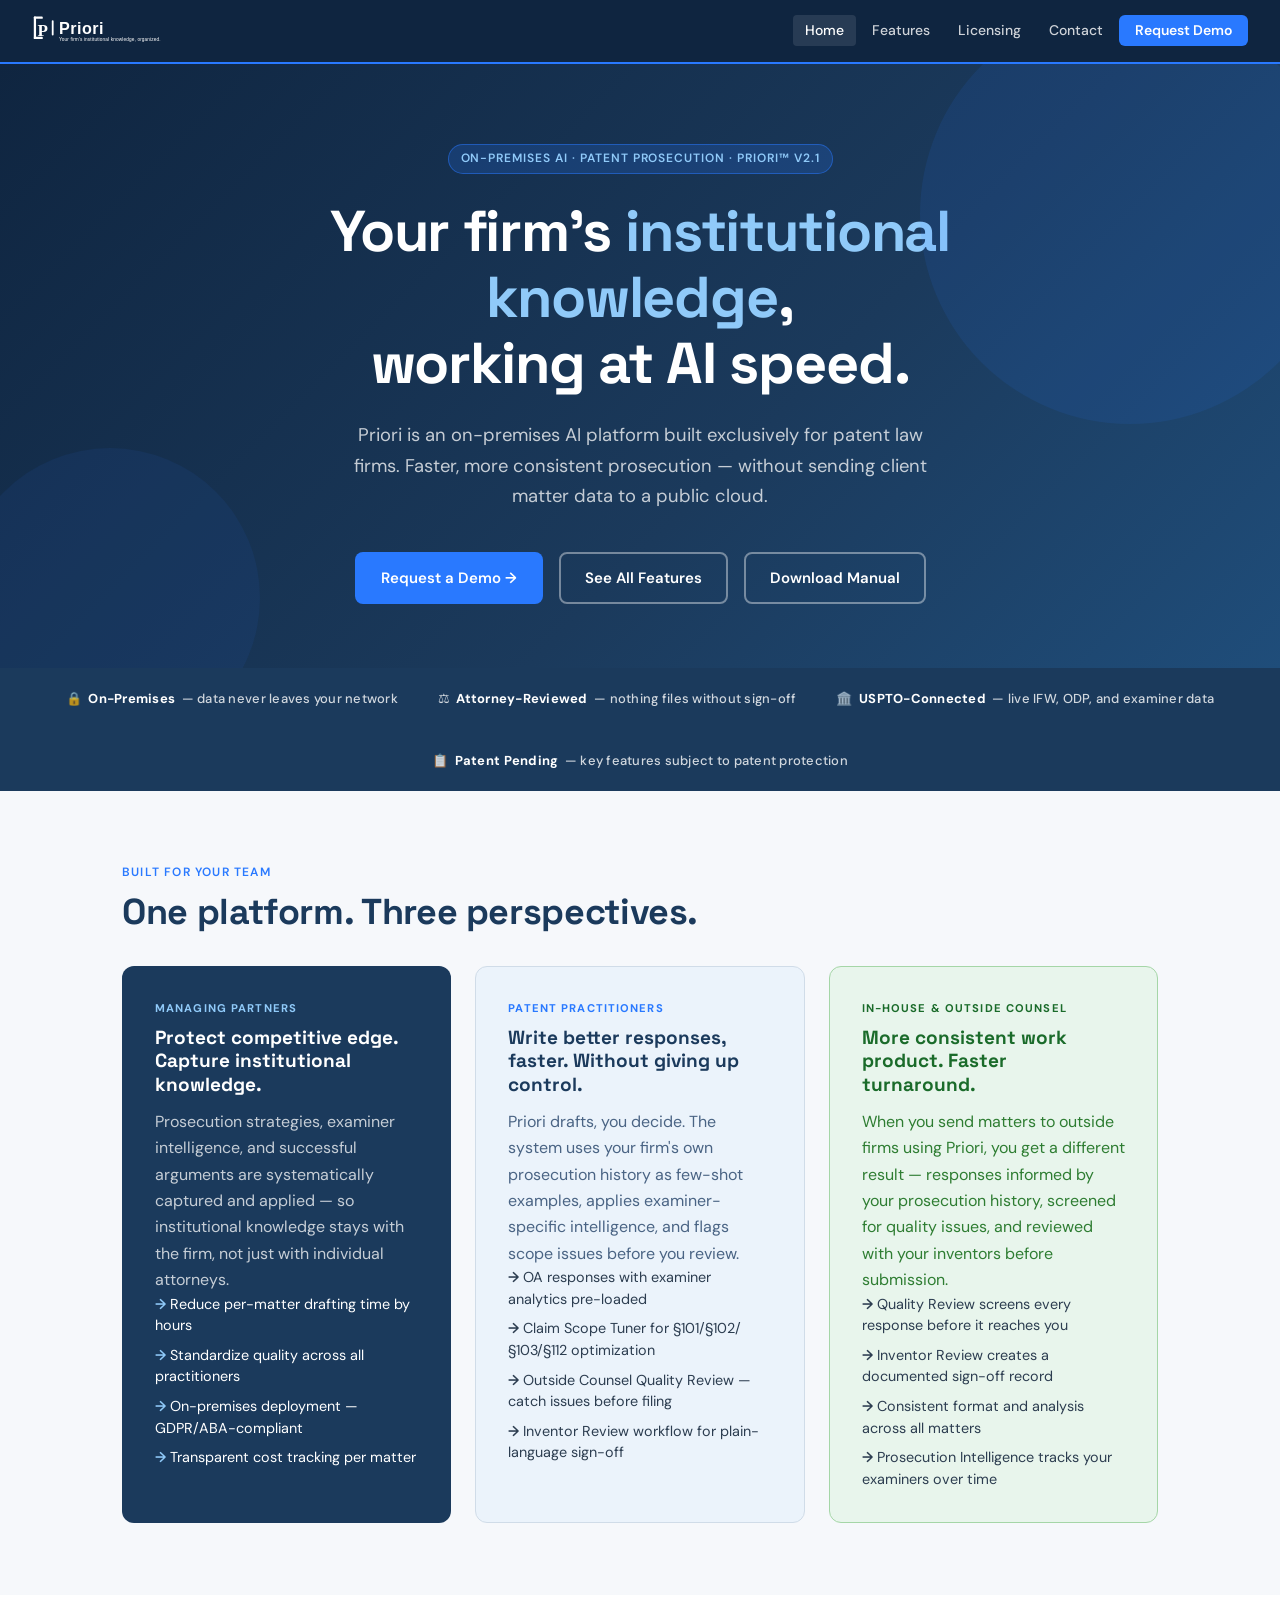
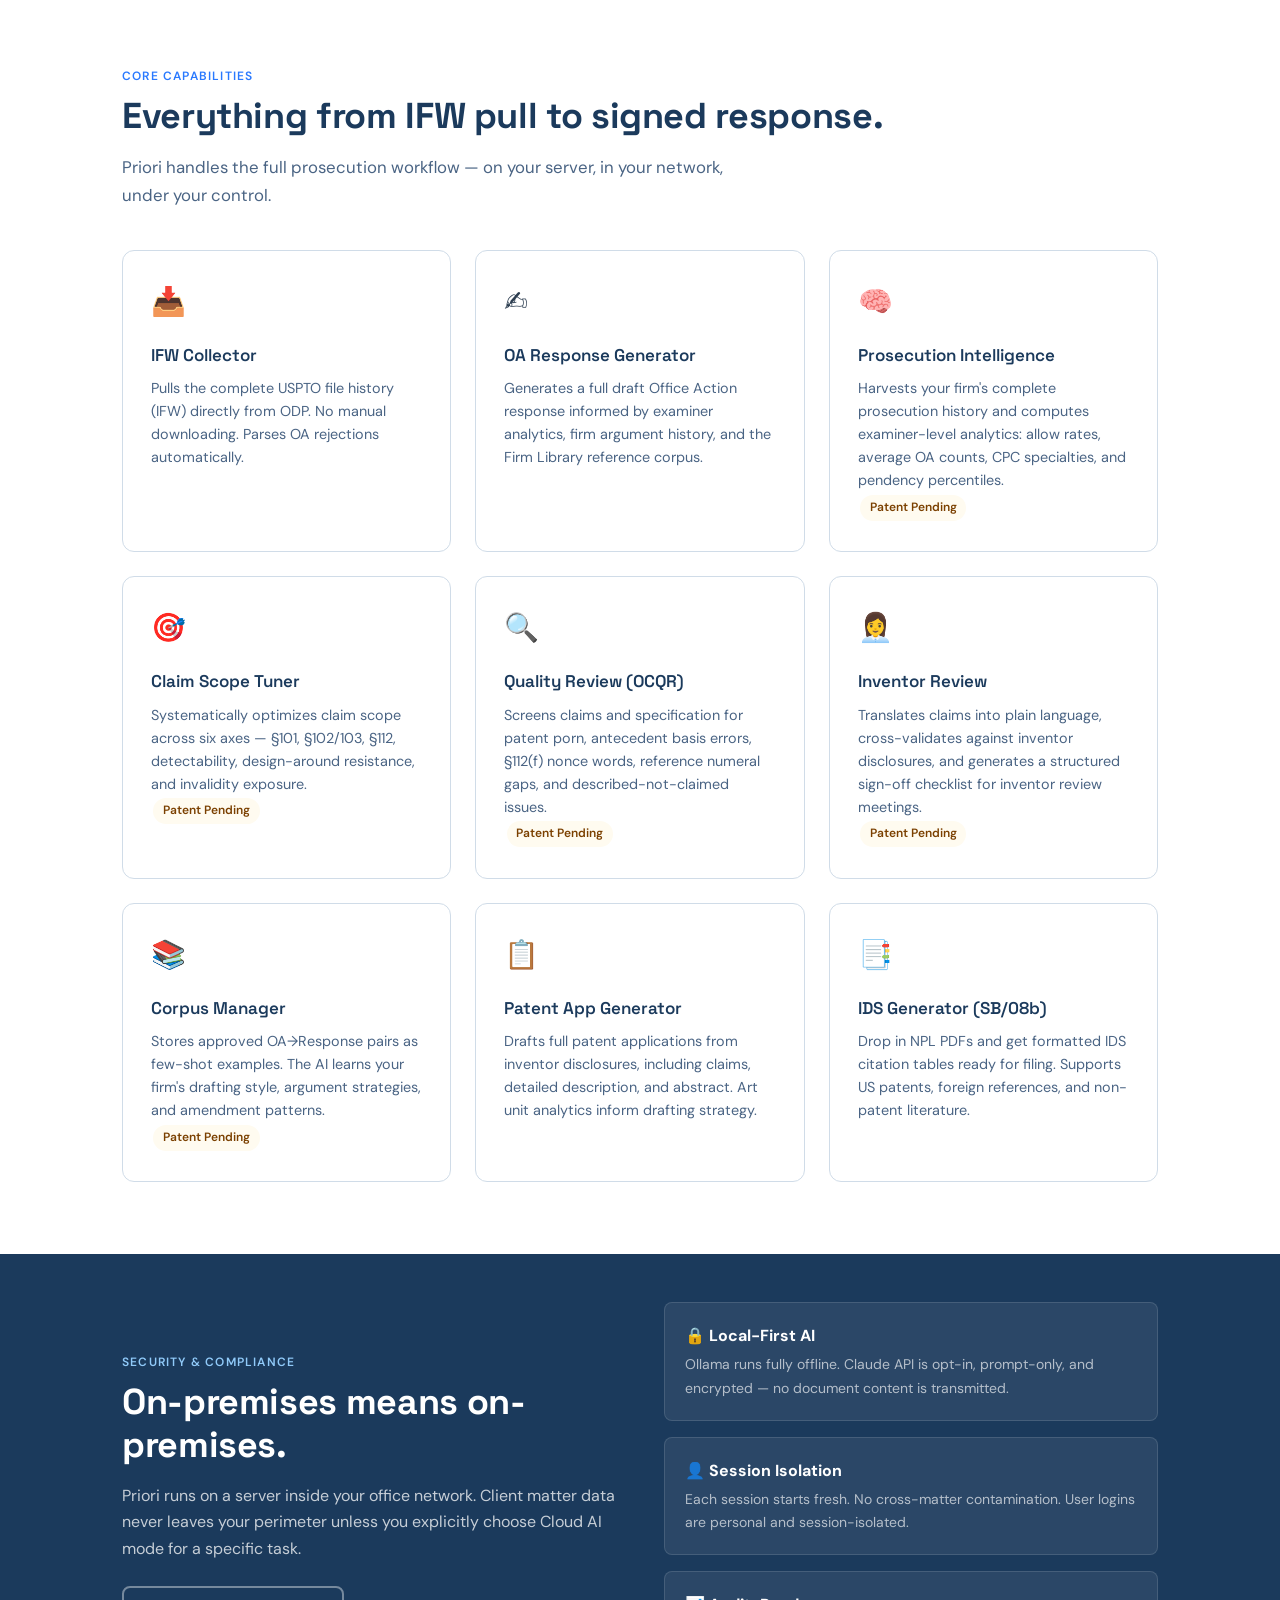
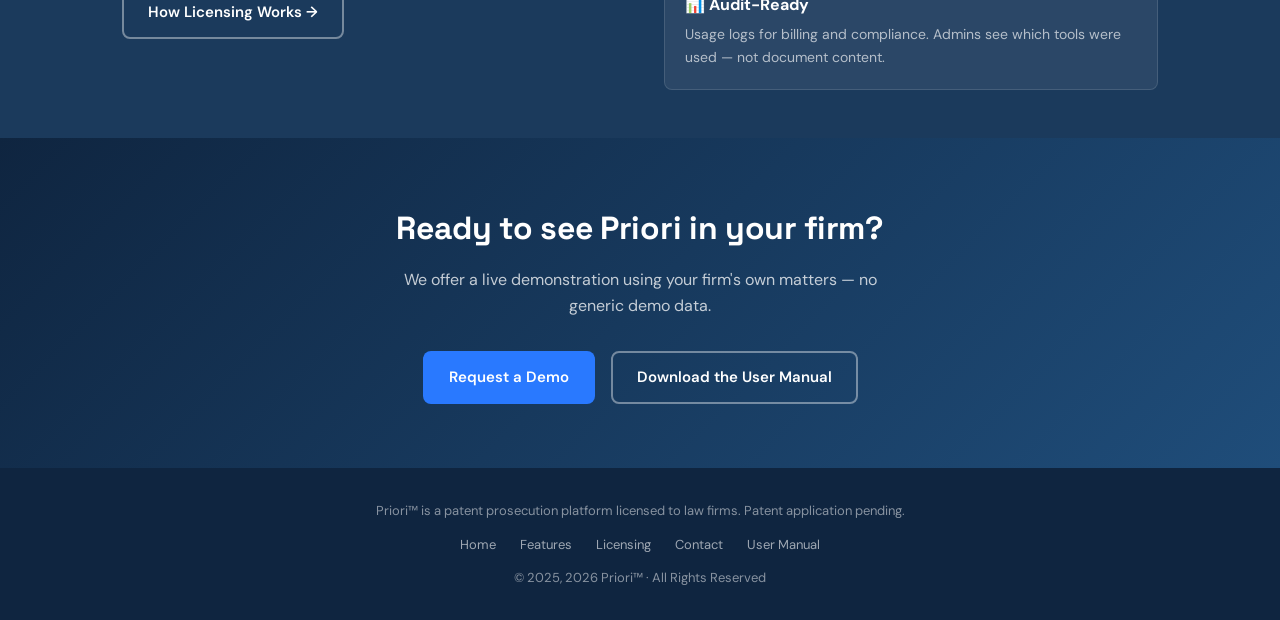
==== commit 8be0ba08: "Bump to v2.1; update User Manual to v2.1 - index.html, features.html: v1.7 → v2.1 - Priori_UserManua" ====
--- a/index.html
+++ b/index.html
@@ -3,189 +3,206 @@
 <head>
   <meta charset="UTF-8">
   <meta name="viewport" content="width=device-width, initial-scale=1.0">
-  <title>Priori™ — Down for Maintenance</title>
-  <meta name="description" content="Priori is temporarily down for scheduled maintenance. We'll be back shortly.">
-  <meta name="robots" content="noindex, nofollow">
-  <link rel="preconnect" href="https://fonts.googleapis.com">
-  <link rel="preconnect" href="https://fonts.gstatic.com" crossorigin>
-  <link href="https://fonts.googleapis.com/css2?family=Space+Grotesk:wght@400;600;700&family=DM+Sans:ital,wght@0,300;0,400;0,500;1,400&display=swap" rel="stylesheet">
-  <style>
-    *, *::before, *::after { box-sizing: border-box; margin: 0; padding: 0; }
-
-    :root {
-      --navy:          #1B3A5C;
-      --navy2:         #0F2540;
-      --slate:         #4A6484;
-      --muted:         #7A8AA0;
-      --light:         #F6F8FB;
-      --border:        #D0DCE8;
-      --amber:         #7B4000;
-      --lamber:        #FFFBF0;
-      --lamber-border: #F0D9A8;
-    }
-
-    html, body {
-      min-height: 100%;
-      font-family: 'DM Sans', system-ui, sans-serif;
-      background: var(--light);
-      color: var(--navy);
-    }
-
-    body {
-      display: flex;
-      flex-direction: column;
-      align-items: center;
-      justify-content: center;
-      min-height: 100vh;
-      padding: 2rem 1.5rem;
-      text-align: center;
-    }
-
-    .logo-wrap { margin-bottom: 2.5rem; }
-    .logo-wrap img { height: 52px; width: auto; }
-
-    .card {
-      background: #ffffff;
-      border: 1px solid var(--border);
-      border-radius: 16px;
-      padding: 3rem 3.5rem 2.75rem;
-      max-width: 520px;
-      width: 100%;
-      box-shadow: 0 4px 32px rgba(15,35,64,.07);
-    }
-
-    .icon-wrap {
-      width: 64px;
-      height: 64px;
-      background: var(--lamber);
-      border: 1px solid var(--lamber-border);
-      border-radius: 50%;
-      display: flex;
-      align-items: center;
-      justify-content: center;
-      margin: 0 auto 1.5rem;
-      font-size: 1.875rem;
-      line-height: 1;
-    }
-
-    .badge {
-      display: inline-block;
-      background: var(--lamber);
-      color: var(--amber);
-      border: 1px solid var(--lamber-border);
-      font-family: 'Space Grotesk', sans-serif;
-      font-size: 0.6875rem;
-      font-weight: 700;
-      letter-spacing: 0.1em;
-      text-transform: uppercase;
-      padding: 0.3rem 0.85rem;
-      border-radius: 99px;
-      margin-bottom: 1.25rem;
-    }
-
-    h1 {
-      font-family: 'Space Grotesk', sans-serif;
-      font-size: 1.75rem;
-      font-weight: 700;
-      color: var(--navy);
-      line-height: 1.25;
-      margin-bottom: 0.875rem;
-    }
-
-    .sub {
-      font-size: 1rem;
-      color: var(--slate);
-      line-height: 1.65;
-    }
-
-    .divider {
-      border: none;
-      border-top: 1px solid var(--border);
-      margin: 2rem 0;
-    }
-
-    .status-row {
-      display: flex;
-      align-items: center;
-      justify-content: center;
-      gap: 0.5rem;
-      font-size: 0.9rem;
-      color: var(--slate);
-      margin-bottom: 1.5rem;
-    }
-
-    .status-dot {
-      width: 8px;
-      height: 8px;
-      background: #F59E0B;
-      border-radius: 50%;
-      flex-shrink: 0;
-      animation: pulse 2s ease-in-out infinite;
-    }
-
-    @keyframes pulse {
-      0%, 100% { opacity: 1; }
-      50%       { opacity: 0.4; }
-    }
-
-    .contact-label {
-      font-size: 0.8125rem;
-      font-weight: 500;
-      color: var(--muted);
-      margin-bottom: 0.75rem;
-    }
-
-    .contact-link {
-      display: inline-block;
-      background: var(--navy);
-      color: #ffffff;
-      text-decoration: none;
-      font-family: 'Space Grotesk', sans-serif;
-      font-weight: 600;
-      font-size: 0.9375rem;
-      padding: 0.65rem 1.75rem;
-      border-radius: 8px;
-      transition: background 0.15s;
-    }
-
-    .contact-link:hover { background: var(--navy2); text-decoration: none; }
-
-    .footer-note {
-      margin-top: 2.5rem;
-      font-size: 0.8125rem;
-      color: var(--muted);
-      line-height: 1.6;
-    }
-  </style>
+  <title>Priori™ — AI-Assisted Patent Prosecution Platform</title>
+  <meta name="description" content="Priori is an on-premises AI platform built for patent law firms. Faster OA responses, prosecution intelligence, quality review, and inventor workflows — all under your firm's control.">
+  <link rel="canonical" href="https://priori.esq/">
+  <link rel="stylesheet" href="styles.css">
 </head>
 <body>
 
-  <div class="logo-wrap">
-    <img src="priori_logo.svg" alt="Priori™">
-  </div>
-
-  <div class="card">
-    <div class="icon-wrap">🔧</div>
-    <div class="badge">Scheduled Maintenance</div>
-    <h1>We'll be back shortly.</h1>
-    <p class="sub">
-      Priori is temporarily offline for scheduled maintenance.
-      We apologize for the interruption and expect to be back online soon.
-    </p>
-
-    <hr class="divider">
-
-    <div class="status-row">
-      <span class="status-dot"></span>
-      Maintenance in progress
-    </div>
-
-  </div>
-
-  <p class="footer-note">
-    © 2025, 2026 Priori™ · Patent application pending<br>
-    priori.esq
-  </p>
+<!-- ── NAV ────────────────────────────────────────────────── -->
+<nav class="nav">
+  <a href="index.html" class="nav-logo">
+    <img src="priori_logo.svg" alt="Priori">
+  </a>
+  <ul class="nav-links">
+    <li><a href="index.html" class="active">Home</a></li>
+    <li><a href="features.html">Features</a></li>
+    <li><a href="licensing.html">Licensing</a></li>
+    <li><a href="contact.html">Contact</a></li>
+    <li><a href="contact.html" class="nav-cta">Request Demo</a></li>
+  </ul>
+</nav>
+
+<!-- ── HERO ───────────────────────────────────────────────── -->
+<section class="hero">
+  <div class="hero-badge">On-Premises AI · Patent Prosecution · Priori™ v2.1</div>
+  <h1>Your firm's <span>institutional knowledge</span>,<br>working at AI speed.</h1>
+  <p>Priori is an on-premises AI platform built exclusively for patent law firms. Faster, more consistent prosecution — without sending client matter data to a public cloud.</p>
+  <div class="hero-actions">
+    <a href="contact.html" class="btn btn-primary">Request a Demo →</a>
+    <a href="features.html" class="btn btn-outline">See All Features</a>
+    <a href="Priori_UserManual.docx" class="btn btn-outline" download>Download Manual</a>
+  </div>
+</section>
+
+<!-- ── TRUST BAR ───────────────────────────────────────────── -->
+<div class="trust-bar">
+  <span>🔒 <strong>On-Premises</strong> — data never leaves your network</span>
+  <span>⚖️ <strong>Attorney-Reviewed</strong> — nothing files without sign-off</span>
+  <span>🏛️ <strong>USPTO-Connected</strong> — live IFW, ODP, and examiner data</span>
+  <span>📋 <strong>Patent Pending</strong> — key features subject to patent protection</span>
+</div>
+
+<!-- ── AUDIENCE VALUE PROPS ────────────────────────────────── -->
+<section class="section" style="background: var(--light);">
+  <div class="container">
+    <div class="section-label">Built For Your Team</div>
+    <div class="section-title">One platform. Three perspectives.</div>
+    <div class="audience-grid">
+
+      <div class="audience-card navy">
+        <div class="aud-label">Managing Partners</div>
+        <h3>Protect competitive edge. Capture institutional knowledge.</h3>
+        <p>Prosecution strategies, examiner intelligence, and successful arguments are systematically captured and applied — so institutional knowledge stays with the firm, not just with individual attorneys.</p>
+        <ul>
+          <li>Reduce per-matter drafting time by hours</li>
+          <li>Standardize quality across all practitioners</li>
+          <li>On-premises deployment — GDPR/ABA-compliant</li>
+          <li>Transparent cost tracking per matter</li>
+        </ul>
+      </div>
+
+      <div class="audience-card light">
+        <div class="aud-label">Patent Practitioners</div>
+        <h3>Write better responses, faster. Without giving up control.</h3>
+        <p>Priori drafts, you decide. The system uses your firm's own prosecution history as few-shot examples, applies examiner-specific intelligence, and flags scope issues before you review.</p>
+        <ul>
+          <li>OA responses with examiner analytics pre-loaded</li>
+          <li>Claim Scope Tuner for §101/§102/§103/§112 optimization</li>
+          <li>Outside Counsel Quality Review — catch issues before filing</li>
+          <li>Inventor Review workflow for plain-language sign-off</li>
+        </ul>
+      </div>
+
+      <div class="audience-card green">
+        <div class="aud-label">In-House & Outside Counsel</div>
+        <h3>More consistent work product. Faster turnaround.</h3>
+        <p>When you send matters to outside firms using Priori, you get a different result — responses informed by your prosecution history, screened for quality issues, and reviewed with your inventors before submission.</p>
+        <ul>
+          <li>Quality Review screens every response before it reaches you</li>
+          <li>Inventor Review creates a documented sign-off record</li>
+          <li>Consistent format and analysis across all matters</li>
+          <li>Prosecution Intelligence tracks your examiners over time</li>
+        </ul>
+      </div>
+
+    </div>
+  </div>
+</section>
+
+<!-- ── FEATURE HIGHLIGHTS ──────────────────────────────────── -->
+<section class="section">
+  <div class="container">
+    <div class="section-label">Core Capabilities</div>
+    <div class="section-title">Everything from IFW pull to signed response.</div>
+    <p class="section-sub">Priori handles the full prosecution workflow — on your server, in your network, under your control.</p>
+
+    <div class="card-grid">
+      <div class="card">
+        <div class="card-icon">📥</div>
+        <h3>IFW Collector</h3>
+        <p>Pulls the complete USPTO file history (IFW) directly from ODP. No manual downloading. Parses OA rejections automatically.</p>
+      </div>
+      <div class="card">
+        <div class="card-icon">✍️</div>
+        <h3>OA Response Generator</h3>
+        <p>Generates a full draft Office Action response informed by examiner analytics, firm argument history, and the Firm Library reference corpus.</p>
+      </div>
+      <div class="card">
+        <div class="card-icon">🧠</div>
+        <h3>Prosecution Intelligence</h3>
+        <p>Harvests your firm's complete prosecution history and computes examiner-level analytics: allow rates, average OA counts, CPC specialties, and pendency percentiles.</p>
+        <span class="tag tag-amber">Patent Pending</span>
+      </div>
+      <div class="card">
+        <div class="card-icon">🎯</div>
+        <h3>Claim Scope Tuner</h3>
+        <p>Systematically optimizes claim scope across six axes — §101, §102/103, §112, detectability, design-around resistance, and invalidity exposure.</p>
+        <span class="tag tag-amber">Patent Pending</span>
+      </div>
+      <div class="card">
+        <div class="card-icon">🔍</div>
+        <h3>Quality Review (OCQR)</h3>
+        <p>Screens claims and specification for patent porn, antecedent basis errors, §112(f) nonce words, reference numeral gaps, and described-not-claimed issues.</p>
+        <span class="tag tag-amber">Patent Pending</span>
+      </div>
+      <div class="card">
+        <div class="card-icon">👩‍💼</div>
+        <h3>Inventor Review</h3>
+        <p>Translates claims into plain language, cross-validates against inventor disclosures, and generates a structured sign-off checklist for inventor review meetings.</p>
+        <span class="tag tag-amber">Patent Pending</span>
+      </div>
+      <div class="card">
+        <div class="card-icon">📚</div>
+        <h3>Corpus Manager</h3>
+        <p>Stores approved OA→Response pairs as few-shot examples. The AI learns your firm's drafting style, argument strategies, and amendment patterns.</p>
+        <span class="tag tag-amber">Patent Pending</span>
+      </div>
+      <div class="card">
+        <div class="card-icon">📋</div>
+        <h3>Patent App Generator</h3>
+        <p>Drafts full patent applications from inventor disclosures, including claims, detailed description, and abstract. Art unit analytics inform drafting strategy.</p>
+      </div>
+      <div class="card">
+        <div class="card-icon">📑</div>
+        <h3>IDS Generator (SB/08b)</h3>
+        <p>Drop in NPL PDFs and get formatted IDS citation tables ready for filing. Supports US patents, foreign references, and non-patent literature.</p>
+      </div>
+    </div>
+  </div>
+</section>
+
+<!-- ── SECURITY ────────────────────────────────────────────── -->
+<section class="section-sm" style="background: var(--navy); color: #fff;">
+  <div class="container" style="display: grid; grid-template-columns: 1fr 1fr; gap: 3rem; align-items: center;">
+    <div>
+      <div class="section-label" style="color: #90CAF9;">Security & Compliance</div>
+      <h2 class="section-title" style="color: #fff;">On-premises means on-premises.</h2>
+      <p style="color: rgba(255,255,255,0.75); margin-bottom: 1.5rem;">Priori runs on a server inside your office network. Client matter data never leaves your perimeter unless you explicitly choose Cloud AI mode for a specific task.</p>
+      <a href="licensing.html" class="btn btn-outline">How Licensing Works →</a>
+    </div>
+    <div style="display: flex; flex-direction: column; gap: 1rem;">
+      <div style="background: rgba(255,255,255,0.07); border-radius: 8px; padding: 1.25rem; border: 1px solid rgba(255,255,255,0.12);">
+        <strong style="color: #fff;">🔒 Local-First AI</strong>
+        <p style="color: rgba(255,255,255,0.65); font-size: 0.875rem; margin-top: 0.25rem;">Ollama runs fully offline. Claude API is opt-in, prompt-only, and encrypted — no document content is transmitted.</p>
+      </div>
+      <div style="background: rgba(255,255,255,0.07); border-radius: 8px; padding: 1.25rem; border: 1px solid rgba(255,255,255,0.12);">
+        <strong style="color: #fff;">👤 Session Isolation</strong>
+        <p style="color: rgba(255,255,255,0.65); font-size: 0.875rem; margin-top: 0.25rem;">Each session starts fresh. No cross-matter contamination. User logins are personal and session-isolated.</p>
+      </div>
+      <div style="background: rgba(255,255,255,0.07); border-radius: 8px; padding: 1.25rem; border: 1px solid rgba(255,255,255,0.12);">
+        <strong style="color: #fff;">📊 Audit-Ready</strong>
+        <p style="color: rgba(255,255,255,0.65); font-size: 0.875rem; margin-top: 0.25rem;">Usage logs for billing and compliance. Admins see which tools were used — not document content.</p>
+      </div>
+    </div>
+  </div>
+</section>
+
+<!-- ── CTA ─────────────────────────────────────────────────── -->
+<section class="cta-banner">
+  <h2>Ready to see Priori in your firm?</h2>
+  <p>We offer a live demonstration using your firm's own matters — no generic demo data.</p>
+  <div style="display: flex; gap: 1rem; justify-content: center; flex-wrap: wrap;">
+    <a href="contact.html" class="btn btn-primary">Request a Demo</a>
+    <a href="Priori_UserManual.docx" class="btn btn-outline" download>Download the User Manual</a>
+  </div>
+</section>
+
+<!-- ── FOOTER ──────────────────────────────────────────────── -->
+<footer>
+  <div class="footer-inner">
+    <div>Priori™ is a patent prosecution platform licensed to law firms. Patent application pending.</div>
+    <div class="footer-links">
+      <a href="index.html">Home</a>
+      <a href="features.html">Features</a>
+      <a href="licensing.html">Licensing</a>
+      <a href="contact.html">Contact</a>
+      <a href="Priori_UserManual.docx" download>User Manual</a>
+    </div>
+    <div>© 2025, 2026 Priori™ · All Rights Reserved</div>
+  </div>
+</footer>
 
 </body>
 </html>
--- a/styles.css
+++ b/styles.css
@@ -0,0 +1,548 @@
+/* ── Priori.esq — Shared Stylesheet ── */
+@import url('https://fonts.googleapis.com/css2?family=Space+Grotesk:wght@400;500;600;700&family=DM+Sans:ital,wght@0,300;0,400;0,500;1,400&display=swap');
+
+:root {
+  --navy:   #1B3A5C;
+  --navy2:  #0F2540;
+  --blue:   #2979FF;
+  --slate:  #4A6484;
+  --mist:   #EBF3FB;
+  --green:  #1A6B2A;
+  --lgreen: #E8F5EC;
+  --amber:  #7B4000;
+  --lamber: #FFFBF0;
+  --red:    #9B2E2E;
+  --lred:   #FDF0F0;
+  --light:  #F6F8FB;
+  --border: #D0DCE8;
+  --body:   #2C3D50;
+  --muted:  #7A8AA0;
+  --white:  #FFFFFF;
+}
+
+*, *::before, *::after { box-sizing: border-box; margin: 0; padding: 0; }
+
+html { scroll-behavior: smooth; font-size: 16px; }
+
+body {
+  font-family: 'DM Sans', system-ui, sans-serif;
+  color: var(--body);
+  background: var(--white);
+  line-height: 1.65;
+}
+
+a { color: var(--blue); text-decoration: none; }
+a:hover { text-decoration: underline; }
+
+/* ── NAV ─────────────────────────────────────────────────── */
+.nav {
+  position: sticky;
+  top: 0;
+  z-index: 100;
+  background: var(--navy2);
+  border-bottom: 2px solid var(--blue);
+  padding: 0 2rem;
+  display: flex;
+  align-items: center;
+  justify-content: space-between;
+  height: 64px;
+}
+
+.nav-logo {
+  display: flex;
+  align-items: center;
+  gap: 0.5rem;
+  text-decoration: none;
+}
+
+.nav-logo img { height: 36px; filter: brightness(0) invert(1); }
+
+.nav-links {
+  display: flex;
+  gap: 0.25rem;
+  list-style: none;
+  align-items: center;
+}
+
+.nav-links a {
+  color: rgba(255,255,255,0.8);
+  font-size: 0.875rem;
+  font-weight: 500;
+  padding: 0.4rem 0.75rem;
+  border-radius: 4px;
+  transition: background 0.15s, color 0.15s;
+  text-decoration: none;
+}
+
+.nav-links a:hover, .nav-links a.active {
+  color: #fff;
+  background: rgba(255,255,255,0.1);
+}
+
+.nav-cta {
+  background: var(--blue) !important;
+  color: #fff !important;
+  border-radius: 6px !important;
+  padding: 0.4rem 1rem !important;
+  font-weight: 600 !important;
+}
+
+.nav-cta:hover { background: #1565C0 !important; }
+
+/* ── HERO ─────────────────────────────────────────────────── */
+.hero {
+  background: linear-gradient(135deg, var(--navy2) 0%, var(--navy) 60%, #1F4D7A 100%);
+  color: #fff;
+  padding: 5rem 2rem 4rem;
+  text-align: center;
+  position: relative;
+  overflow: hidden;
+}
+
+.hero::before {
+  content: '';
+  position: absolute;
+  top: -60px; right: -60px;
+  width: 420px; height: 420px;
+  border-radius: 50%;
+  background: rgba(41,121,255,0.10);
+  pointer-events: none;
+}
+
+.hero::after {
+  content: '';
+  position: absolute;
+  bottom: -80px; left: -40px;
+  width: 300px; height: 300px;
+  border-radius: 50%;
+  background: rgba(41,121,255,0.07);
+  pointer-events: none;
+}
+
+.hero-badge {
+  display: inline-block;
+  background: rgba(41,121,255,0.20);
+  border: 1px solid rgba(41,121,255,0.5);
+  color: #90CAF9;
+  font-size: 0.75rem;
+  font-weight: 600;
+  letter-spacing: 0.08em;
+  text-transform: uppercase;
+  padding: 0.25rem 0.75rem;
+  border-radius: 100px;
+  margin-bottom: 1.5rem;
+}
+
+.hero h1 {
+  font-family: 'Space Grotesk', sans-serif;
+  font-size: clamp(2.2rem, 5vw, 3.6rem);
+  font-weight: 700;
+  line-height: 1.15;
+  max-width: 820px;
+  margin: 0 auto 1.5rem;
+  letter-spacing: -0.02em;
+}
+
+.hero h1 span { color: #90CAF9; }
+
+.hero p {
+  font-size: 1.15rem;
+  color: rgba(255,255,255,0.75);
+  max-width: 600px;
+  margin: 0 auto 2.5rem;
+}
+
+.hero-actions {
+  display: flex;
+  gap: 1rem;
+  justify-content: center;
+  flex-wrap: wrap;
+}
+
+/* ── BUTTONS ─────────────────────────────────────────────── */
+.btn {
+  display: inline-flex;
+  align-items: center;
+  gap: 0.4rem;
+  padding: 0.75rem 1.5rem;
+  border-radius: 8px;
+  font-weight: 600;
+  font-size: 0.9375rem;
+  cursor: pointer;
+  transition: all 0.15s;
+  text-decoration: none;
+  border: 2px solid transparent;
+}
+
+.btn-primary {
+  background: var(--blue);
+  color: #fff;
+}
+.btn-primary:hover { background: #1565C0; text-decoration: none; color: #fff; }
+
+.btn-outline {
+  background: transparent;
+  color: #fff;
+  border-color: rgba(255,255,255,0.4);
+}
+.btn-outline:hover {
+  background: rgba(255,255,255,0.08);
+  border-color: rgba(255,255,255,0.7);
+  text-decoration: none;
+  color: #fff;
+}
+
+.btn-navy {
+  background: var(--navy);
+  color: #fff;
+}
+.btn-navy:hover { background: var(--navy2); text-decoration: none; color: #fff; }
+
+.btn-ghost {
+  background: transparent;
+  color: var(--navy);
+  border-color: var(--border);
+}
+.btn-ghost:hover { background: var(--mist); text-decoration: none; }
+
+/* ── LAYOUT ──────────────────────────────────────────────── */
+.container { max-width: 1100px; margin: 0 auto; padding: 0 2rem; }
+
+.section { padding: 4.5rem 2rem; }
+.section-sm { padding: 3rem 2rem; }
+
+.section-label {
+  font-size: 0.75rem;
+  font-weight: 600;
+  letter-spacing: 0.1em;
+  text-transform: uppercase;
+  color: var(--blue);
+  margin-bottom: 0.5rem;
+}
+
+.section-title {
+  font-family: 'Space Grotesk', sans-serif;
+  font-size: clamp(1.6rem, 3vw, 2.25rem);
+  font-weight: 700;
+  color: var(--navy);
+  line-height: 1.2;
+  margin-bottom: 1rem;
+  letter-spacing: -0.01em;
+}
+
+.section-sub {
+  font-size: 1.05rem;
+  color: var(--slate);
+  max-width: 640px;
+  margin-bottom: 2.5rem;
+}
+
+/* ── CARDS ───────────────────────────────────────────────── */
+.card-grid {
+  display: grid;
+  grid-template-columns: repeat(auto-fit, minmax(280px, 1fr));
+  gap: 1.5rem;
+}
+
+.card {
+  background: var(--white);
+  border: 1px solid var(--border);
+  border-radius: 12px;
+  padding: 1.75rem;
+  transition: box-shadow 0.2s, transform 0.2s;
+}
+
+.card:hover {
+  box-shadow: 0 8px 24px rgba(27,58,92,0.12);
+  transform: translateY(-2px);
+}
+
+.card-icon {
+  font-size: 1.75rem;
+  margin-bottom: 1rem;
+}
+
+.card h3 {
+  font-family: 'Space Grotesk', sans-serif;
+  font-size: 1.0625rem;
+  font-weight: 600;
+  color: var(--navy);
+  margin-bottom: 0.5rem;
+}
+
+.card p {
+  font-size: 0.9rem;
+  color: var(--slate);
+  line-height: 1.6;
+}
+
+/* ── AUDIENCE TABS ───────────────────────────────────────── */
+.audience-grid {
+  display: grid;
+  grid-template-columns: repeat(auto-fit, minmax(300px, 1fr));
+  gap: 1.5rem;
+  margin-top: 2rem;
+}
+
+.audience-card {
+  border-radius: 12px;
+  padding: 2rem;
+  border: 1px solid transparent;
+}
+
+.audience-card.navy { background: var(--navy); color: #fff; }
+.audience-card.navy .aud-label { color: #90CAF9; }
+.audience-card.navy h3 { color: #fff; }
+.audience-card.navy p { color: rgba(255,255,255,0.75); }
+.audience-card.navy ul li::before { color: #90CAF9; }
+
+.audience-card.light { background: var(--mist); border-color: var(--border); }
+.audience-card.light .aud-label { color: var(--blue); }
+.audience-card.light h3 { color: var(--navy); }
+.audience-card.light p { color: var(--slate); }
+
+.audience-card.green { background: var(--lgreen); border-color: #A5D6A7; }
+.audience-card.green .aud-label { color: var(--green); }
+.audience-card.green h3 { color: var(--green); }
+.audience-card.green p { color: #2E7D32; }
+
+.aud-label {
+  font-size: 0.7rem;
+  font-weight: 700;
+  letter-spacing: 0.1em;
+  text-transform: uppercase;
+  margin-bottom: 0.5rem;
+}
+
+.audience-card h3 {
+  font-family: 'Space Grotesk', sans-serif;
+  font-size: 1.1875rem;
+  font-weight: 700;
+  margin-bottom: 0.75rem;
+  line-height: 1.25;
+}
+
+.audience-card ul {
+  list-style: none;
+  display: flex;
+  flex-direction: column;
+  gap: 0.5rem;
+  font-size: 0.9rem;
+  line-height: 1.5;
+}
+
+.audience-card ul li::before {
+  content: '→ ';
+  font-weight: 600;
+}
+
+/* ── FEATURE LIST ────────────────────────────────────────── */
+.feature-row {
+  display: grid;
+  grid-template-columns: 1fr 1fr;
+  gap: 3rem;
+  align-items: center;
+  margin-bottom: 4rem;
+}
+
+.feature-row.reverse { direction: rtl; }
+.feature-row.reverse > * { direction: ltr; }
+
+.feature-text h3 {
+  font-family: 'Space Grotesk', sans-serif;
+  font-size: 1.375rem;
+  font-weight: 700;
+  color: var(--navy);
+  margin-bottom: 0.75rem;
+}
+
+.feature-text p {
+  color: var(--slate);
+  margin-bottom: 1rem;
+  font-size: 0.9375rem;
+}
+
+.feature-list {
+  list-style: none;
+  display: flex;
+  flex-direction: column;
+  gap: 0.4rem;
+}
+
+.feature-list li {
+  font-size: 0.875rem;
+  color: var(--body);
+  display: flex;
+  gap: 0.5rem;
+}
+
+.feature-list li::before {
+  content: '✓';
+  color: var(--green);
+  font-weight: 700;
+  flex-shrink: 0;
+}
+
+.feature-panel {
+  background: var(--light);
+  border: 1px solid var(--border);
+  border-radius: 12px;
+  padding: 2rem;
+  font-size: 0.875rem;
+  color: var(--slate);
+}
+
+.feature-panel-title {
+  font-family: 'Space Grotesk', sans-serif;
+  font-size: 0.875rem;
+  font-weight: 600;
+  color: var(--navy);
+  margin-bottom: 1rem;
+  padding-bottom: 0.5rem;
+  border-bottom: 1px solid var(--border);
+}
+
+/* ── PILL TAGS ───────────────────────────────────────────── */
+.tag {
+  display: inline-block;
+  font-size: 0.75rem;
+  font-weight: 600;
+  padding: 0.2rem 0.6rem;
+  border-radius: 100px;
+  margin: 0.15rem;
+}
+
+.tag-blue { background: var(--mist); color: var(--navy); }
+.tag-green { background: var(--lgreen); color: var(--green); }
+.tag-amber { background: var(--lamber); color: var(--amber); }
+
+/* ── TRUST BAR ───────────────────────────────────────────── */
+.trust-bar {
+  background: var(--navy);
+  color: rgba(255,255,255,0.7);
+  padding: 1.25rem 2rem;
+  display: flex;
+  gap: 2.5rem;
+  justify-content: center;
+  flex-wrap: wrap;
+  font-size: 0.8125rem;
+  font-weight: 500;
+  letter-spacing: 0.02em;
+}
+
+.trust-bar span { display: flex; align-items: center; gap: 0.4rem; color: rgba(255,255,255,0.8); }
+.trust-bar strong { color: #fff; }
+
+/* ── CTA BANNER ──────────────────────────────────────────── */
+.cta-banner {
+  background: linear-gradient(135deg, var(--navy2) 0%, #1F4D7A 100%);
+  color: #fff;
+  text-align: center;
+  padding: 4rem 2rem;
+}
+
+.cta-banner h2 {
+  font-family: 'Space Grotesk', sans-serif;
+  font-size: clamp(1.5rem, 3vw, 2rem);
+  font-weight: 700;
+  margin-bottom: 0.75rem;
+  letter-spacing: -0.01em;
+}
+
+.cta-banner p {
+  color: rgba(255,255,255,0.75);
+  max-width: 480px;
+  margin: 0 auto 2rem;
+}
+
+/* ── FOOTER ──────────────────────────────────────────────── */
+footer {
+  background: var(--navy2);
+  color: rgba(255,255,255,0.5);
+  padding: 2rem;
+  text-align: center;
+  font-size: 0.8125rem;
+}
+
+footer a { color: rgba(255,255,255,0.6); }
+footer a:hover { color: #fff; }
+
+.footer-inner {
+  max-width: 1100px;
+  margin: 0 auto;
+  display: flex;
+  flex-direction: column;
+  gap: 0.75rem;
+  align-items: center;
+}
+
+.footer-links {
+  display: flex;
+  gap: 1.5rem;
+  flex-wrap: wrap;
+  justify-content: center;
+}
+
+/* ── TABLE ───────────────────────────────────────────────── */
+table { width: 100%; border-collapse: collapse; font-size: 0.875rem; }
+th {
+  background: var(--navy);
+  color: #fff;
+  padding: 0.75rem 1rem;
+  text-align: left;
+  font-weight: 600;
+  font-size: 0.8125rem;
+}
+td {
+  padding: 0.7rem 1rem;
+  border-bottom: 1px solid var(--border);
+  color: var(--body);
+}
+tr:nth-child(even) td { background: var(--light); }
+.check { color: var(--green); font-weight: 700; }
+.dash  { color: var(--muted); }
+
+/* ── FORM ────────────────────────────────────────────────── */
+.form-group { margin-bottom: 1.25rem; }
+label { display: block; font-size: 0.875rem; font-weight: 500; margin-bottom: 0.4rem; color: var(--navy); }
+input, select, textarea {
+  width: 100%;
+  padding: 0.65rem 0.875rem;
+  border: 1.5px solid var(--border);
+  border-radius: 8px;
+  font-family: inherit;
+  font-size: 0.9375rem;
+  color: var(--body);
+  background: var(--white);
+  transition: border-color 0.15s;
+}
+input:focus, select:focus, textarea:focus {
+  outline: none;
+  border-color: var(--blue);
+}
+textarea { resize: vertical; min-height: 120px; }
+
+.form-grid { display: grid; grid-template-columns: 1fr 1fr; gap: 1rem; }
+
+/* ── ALERT BOXES ─────────────────────────────────────────── */
+.alert {
+  padding: 1rem 1.25rem;
+  border-radius: 8px;
+  font-size: 0.875rem;
+  margin: 1rem 0;
+  border-left: 4px solid;
+}
+.alert-blue { background: var(--mist); border-color: var(--blue); color: #1A3A6B; }
+.alert-green { background: var(--lgreen); border-color: var(--green); color: #1A3A1A; }
+
+/* ── DIVIDER ─────────────────────────────────────────────── */
+.divider { border: none; border-top: 1px solid var(--border); margin: 2rem 0; }
+
+/* ── RESPONSIVE ──────────────────────────────────────────── */
+@media (max-width: 768px) {
+  .feature-row { grid-template-columns: 1fr; }
+  .feature-row.reverse { direction: ltr; }
+  .form-grid { grid-template-columns: 1fr; }
+  .nav-links { display: none; }
+  .trust-bar { gap: 1.25rem; }
+}
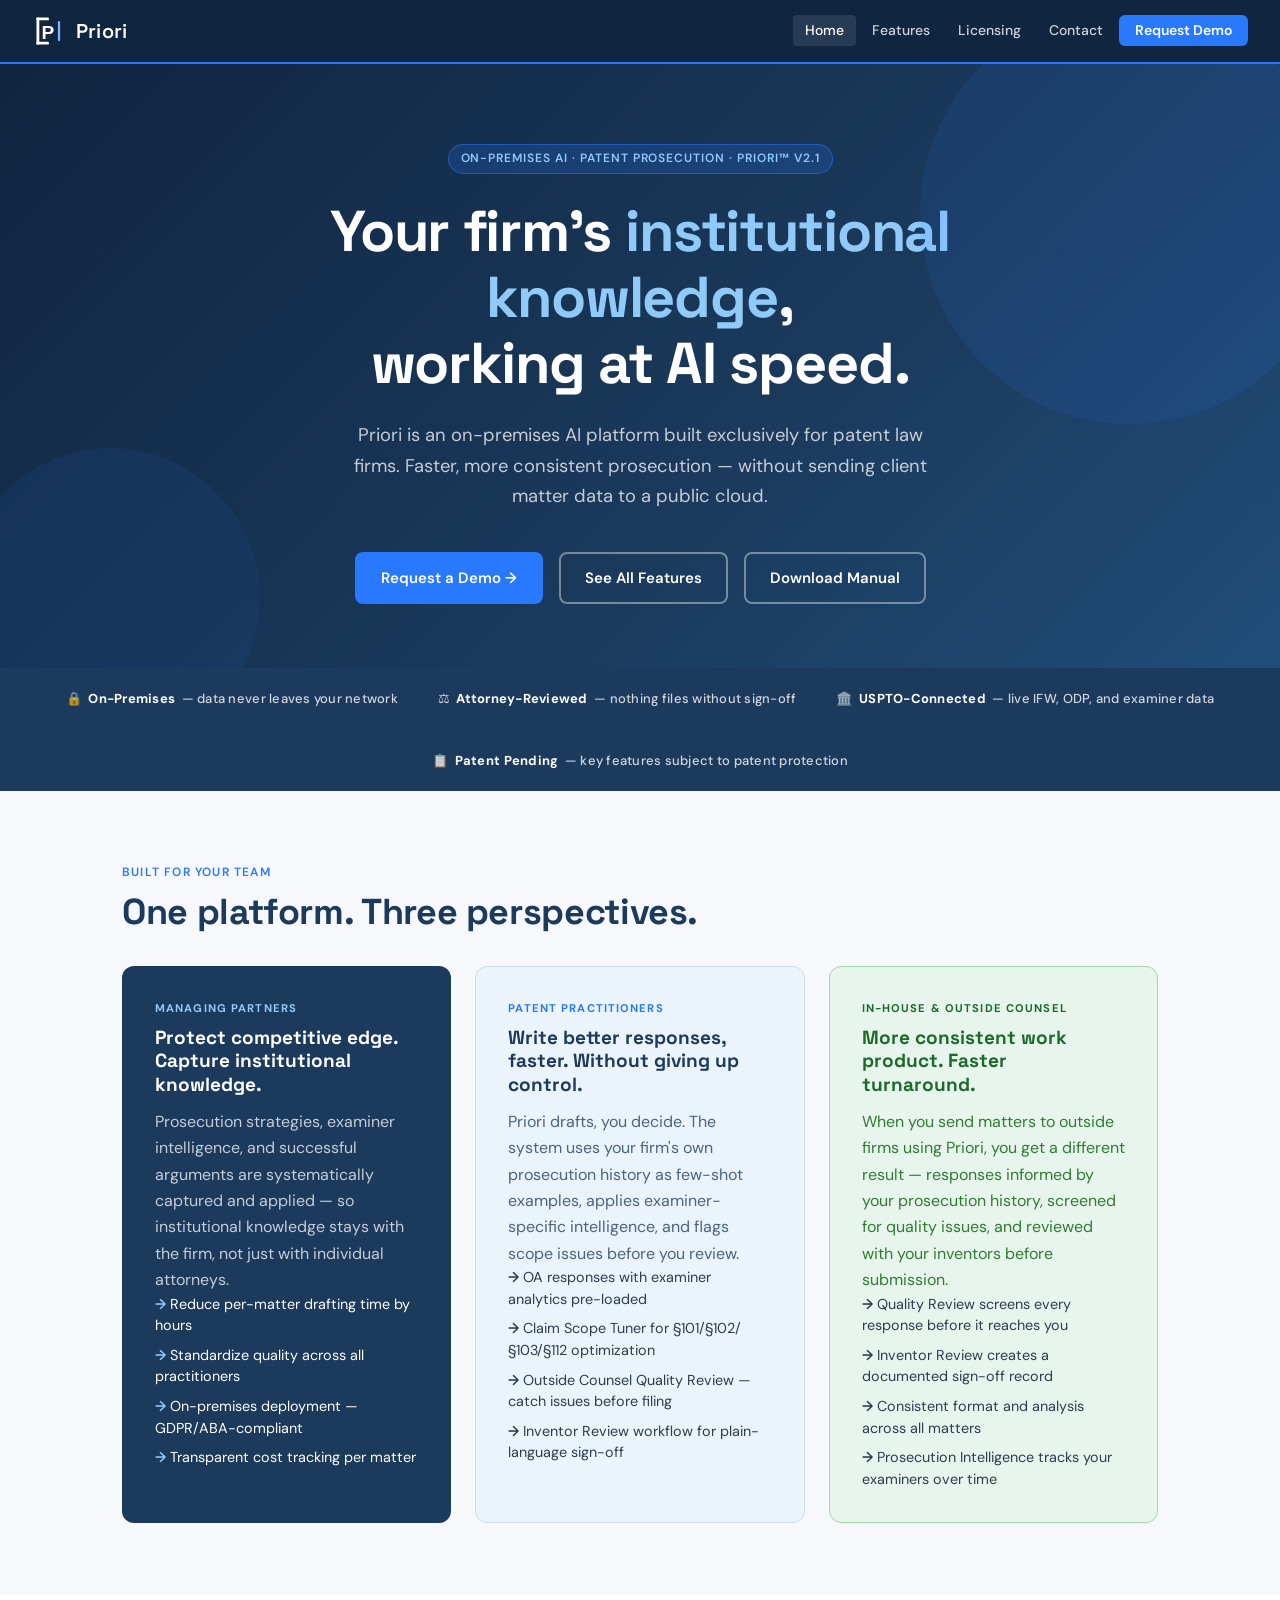
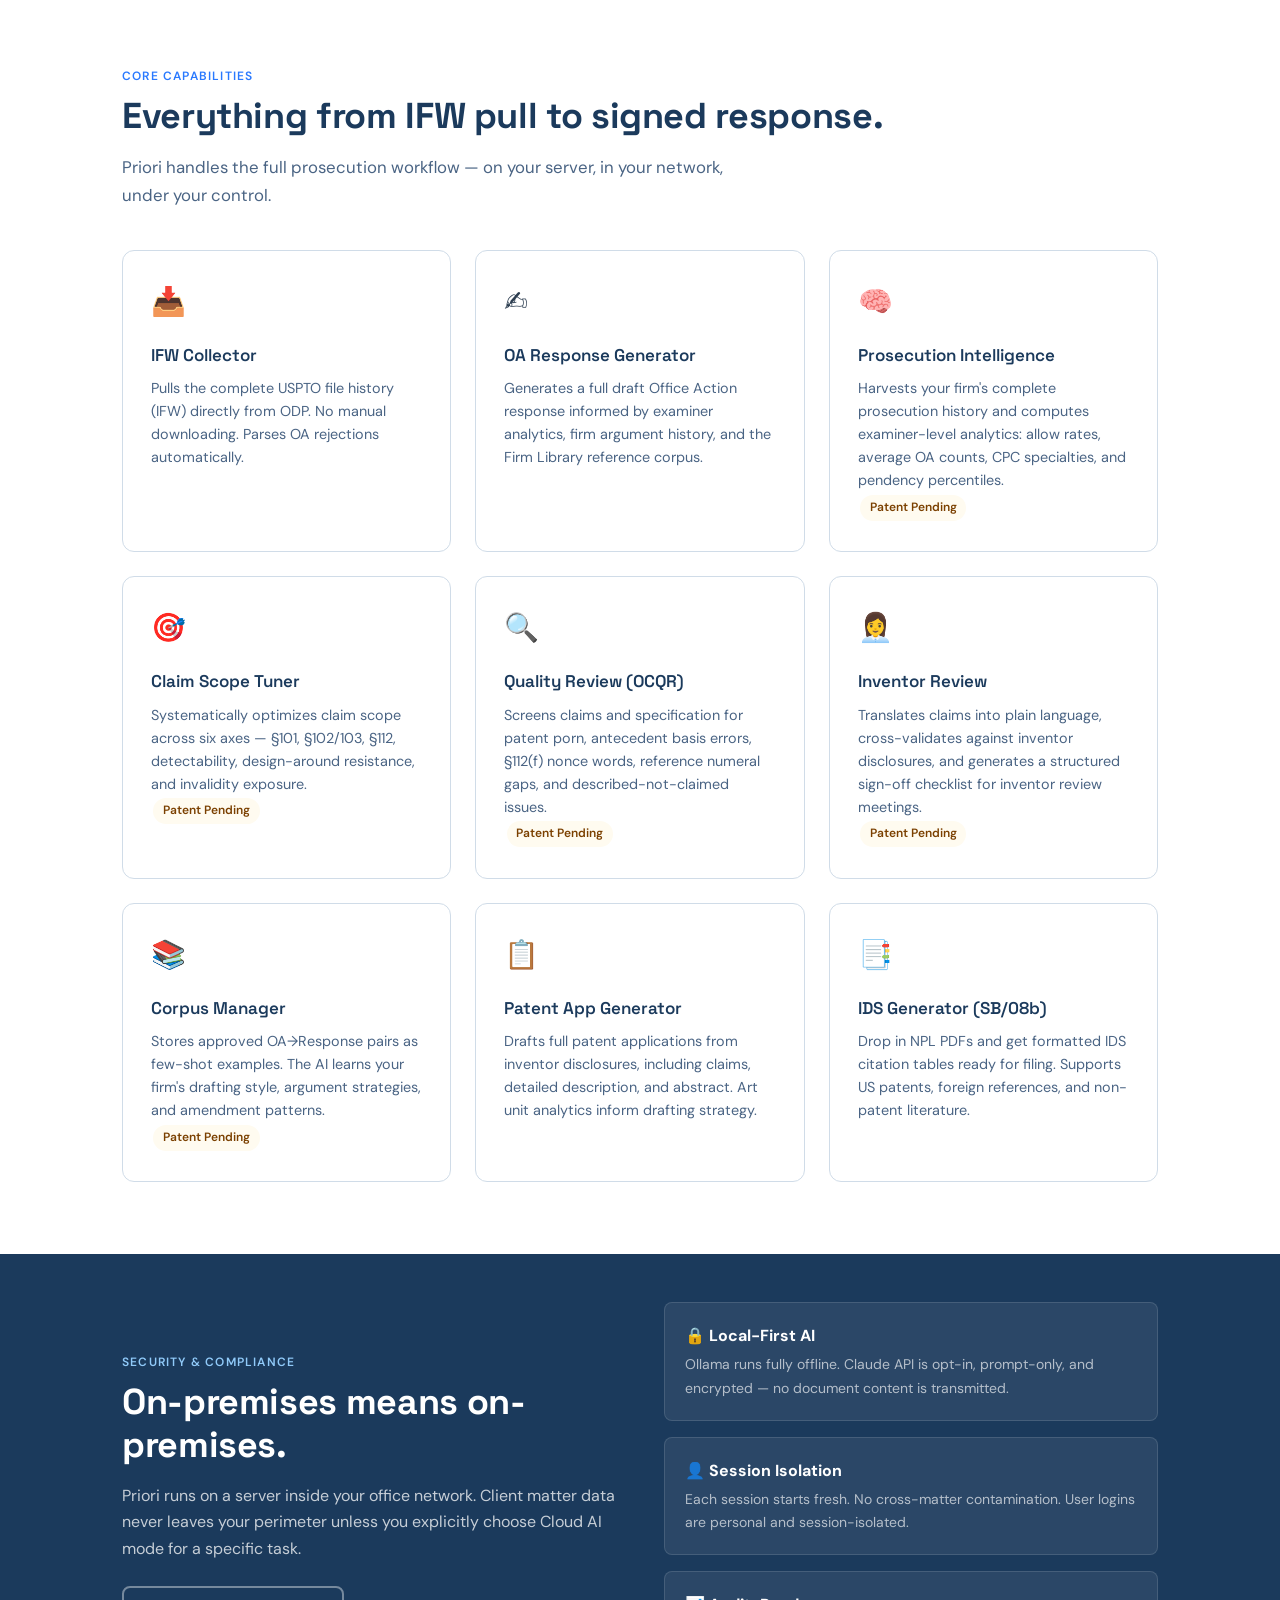
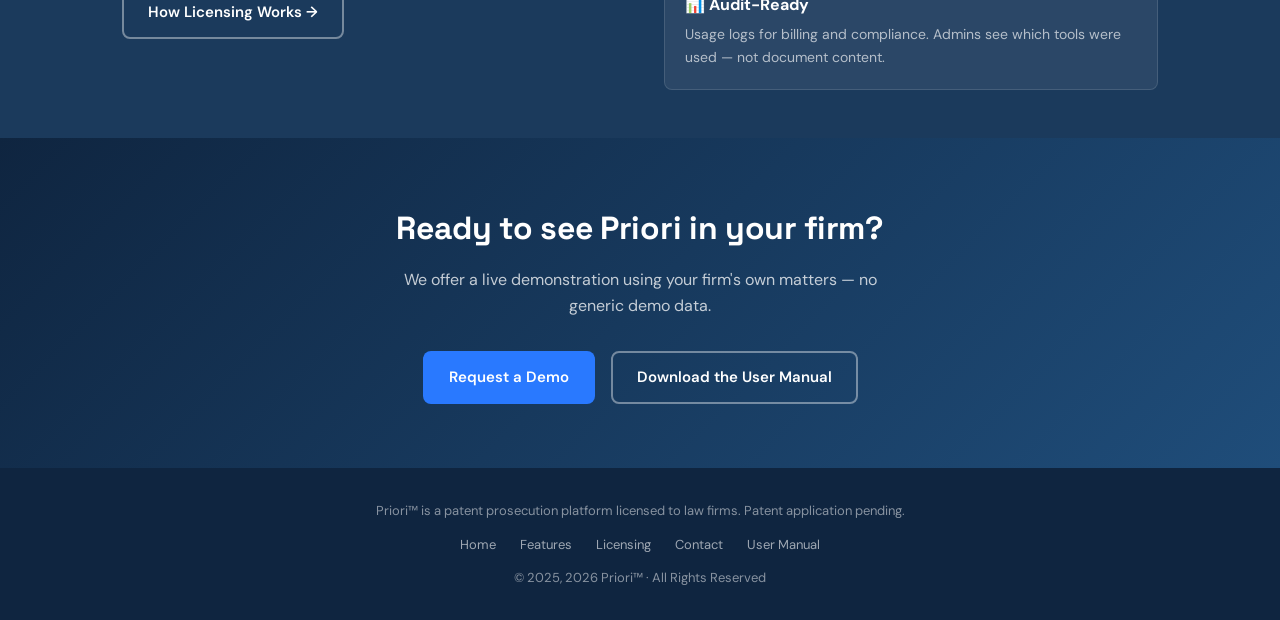
==== commit bd4d74e3: "Logo: match app branding exactly — icon from layout.py + Space Grotesk wordmark" ====
--- a/index.html
+++ b/index.html
@@ -13,7 +13,8 @@
 <!-- ── NAV ────────────────────────────────────────────────── -->
 <nav class="nav">
   <a href="index.html" class="nav-logo">
-    <img src="priori_logo.svg" alt="Priori">
+    <img src="priori_logo.svg" alt="Priori" style="width:36px;height:36px;">
+    <span class="nav-wordmark">Priori</span>
   </a>
   <ul class="nav-links">
     <li><a href="index.html" class="active">Home</a></li>
--- a/styles.css
+++ b/styles.css
@@ -55,7 +55,14 @@
   text-decoration: none;
 }
 
-.nav-logo img { height: 36px; filter: brightness(0) invert(1); }
+.nav-logo img { height: 36px; }
+.nav-wordmark {
+  font-family: 'Space Grotesk', sans-serif;
+  font-weight: 600;
+  font-size: 1.25rem;
+  color: #ffffff;
+  letter-spacing: 0.01em;
+}
 
 .nav-links {
   display: flex;
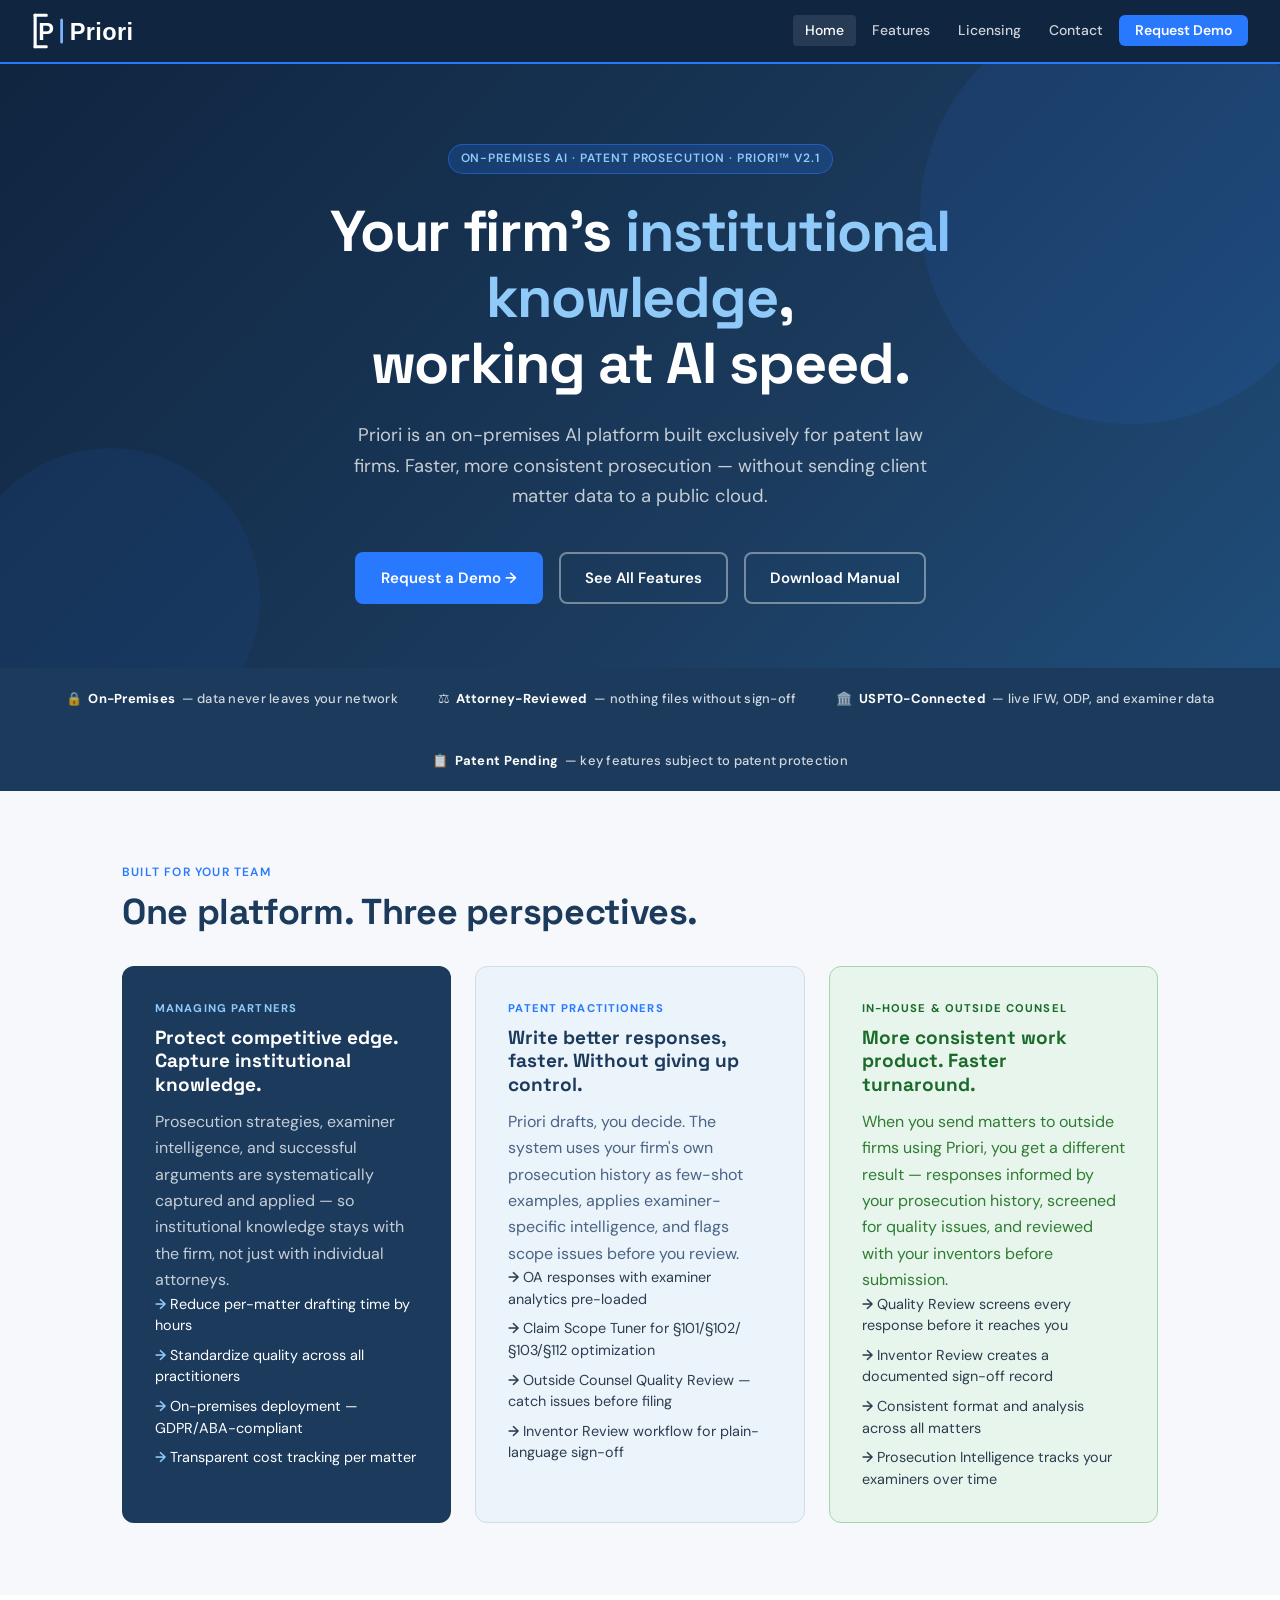
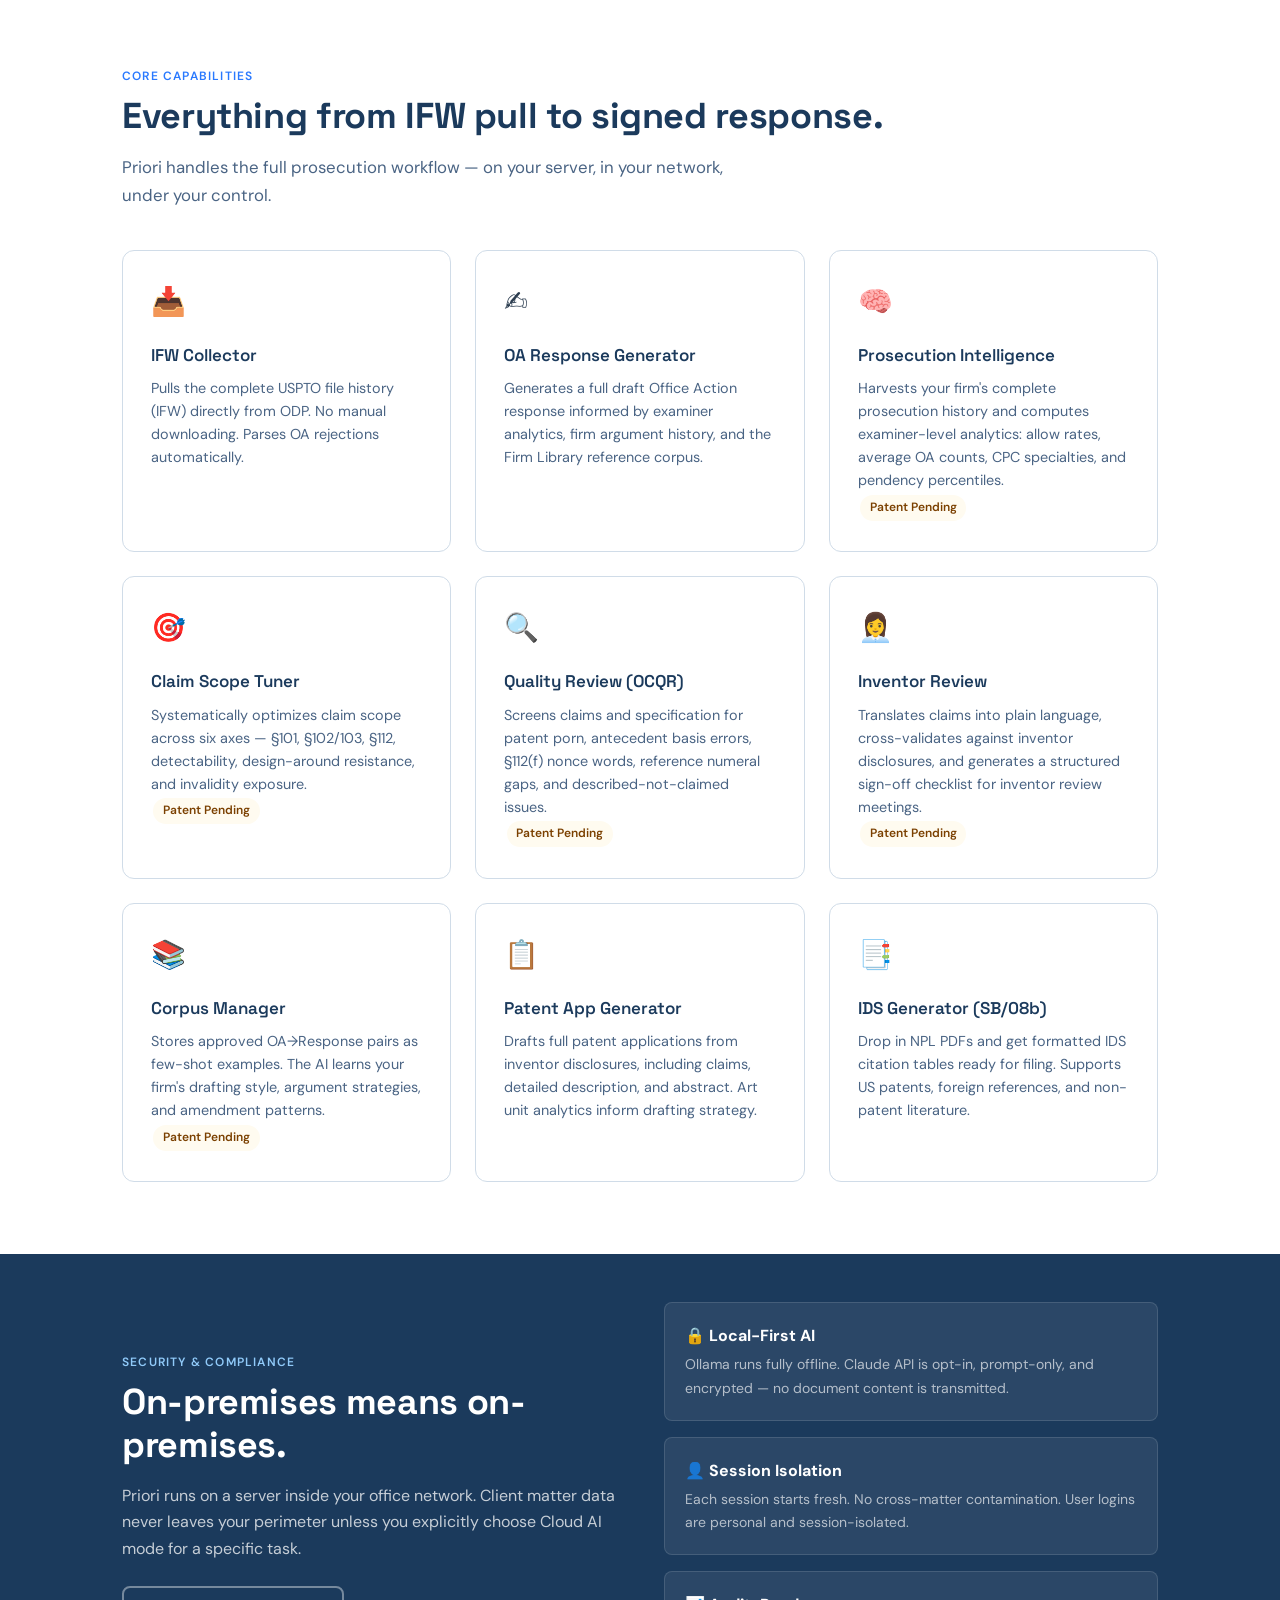
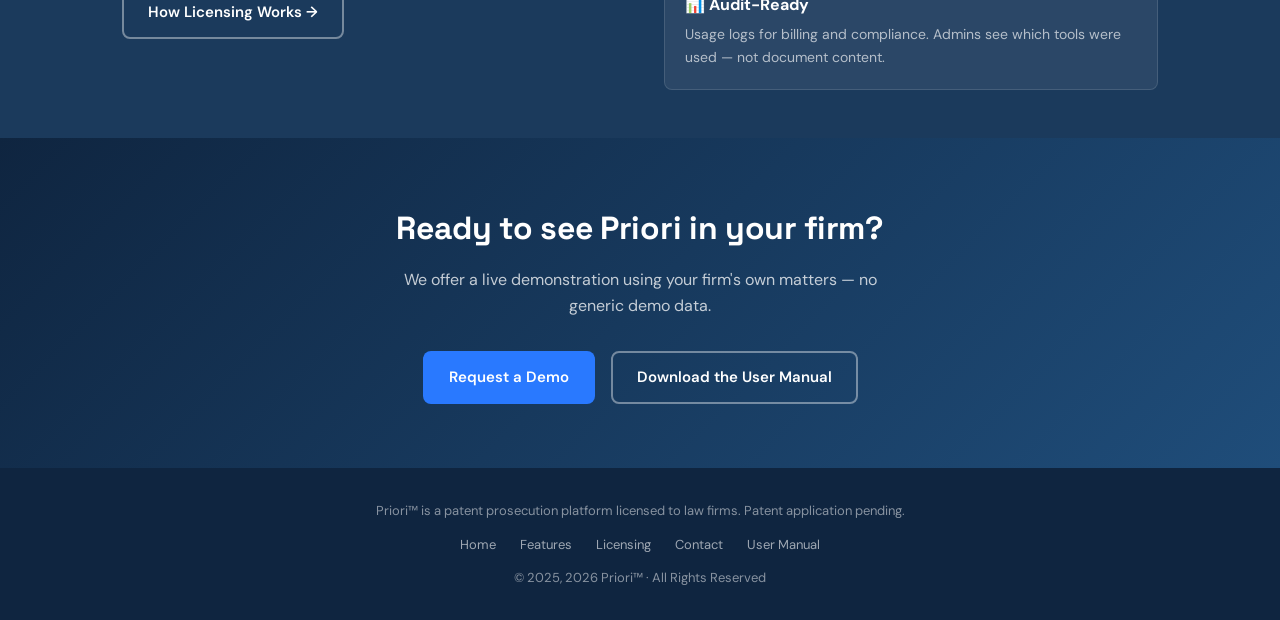
==== commit f462955d: "Logo: full wordmark SVG, correct size, no redundant text" ====
--- a/index.html
+++ b/index.html
@@ -13,8 +13,8 @@
 <!-- ── NAV ────────────────────────────────────────────────── -->
 <nav class="nav">
   <a href="index.html" class="nav-logo">
-    <img src="priori_logo.svg" alt="Priori" style="width:36px;height:36px;">
-    <span class="nav-wordmark">Priori</span>
+    <img src="priori_logo.svg" alt="Priori">
+
   </a>
   <ul class="nav-links">
     <li><a href="index.html" class="active">Home</a></li>
--- a/styles.css
+++ b/styles.css
@@ -55,14 +55,7 @@
   text-decoration: none;
 }
 
-.nav-logo img { height: 36px; }
-.nav-wordmark {
-  font-family: 'Space Grotesk', sans-serif;
-  font-weight: 600;
-  font-size: 1.25rem;
-  color: #ffffff;
-  letter-spacing: 0.01em;
-}
+.nav-logo img { height: 44px; width: auto; }
 
 .nav-links {
   display: flex;
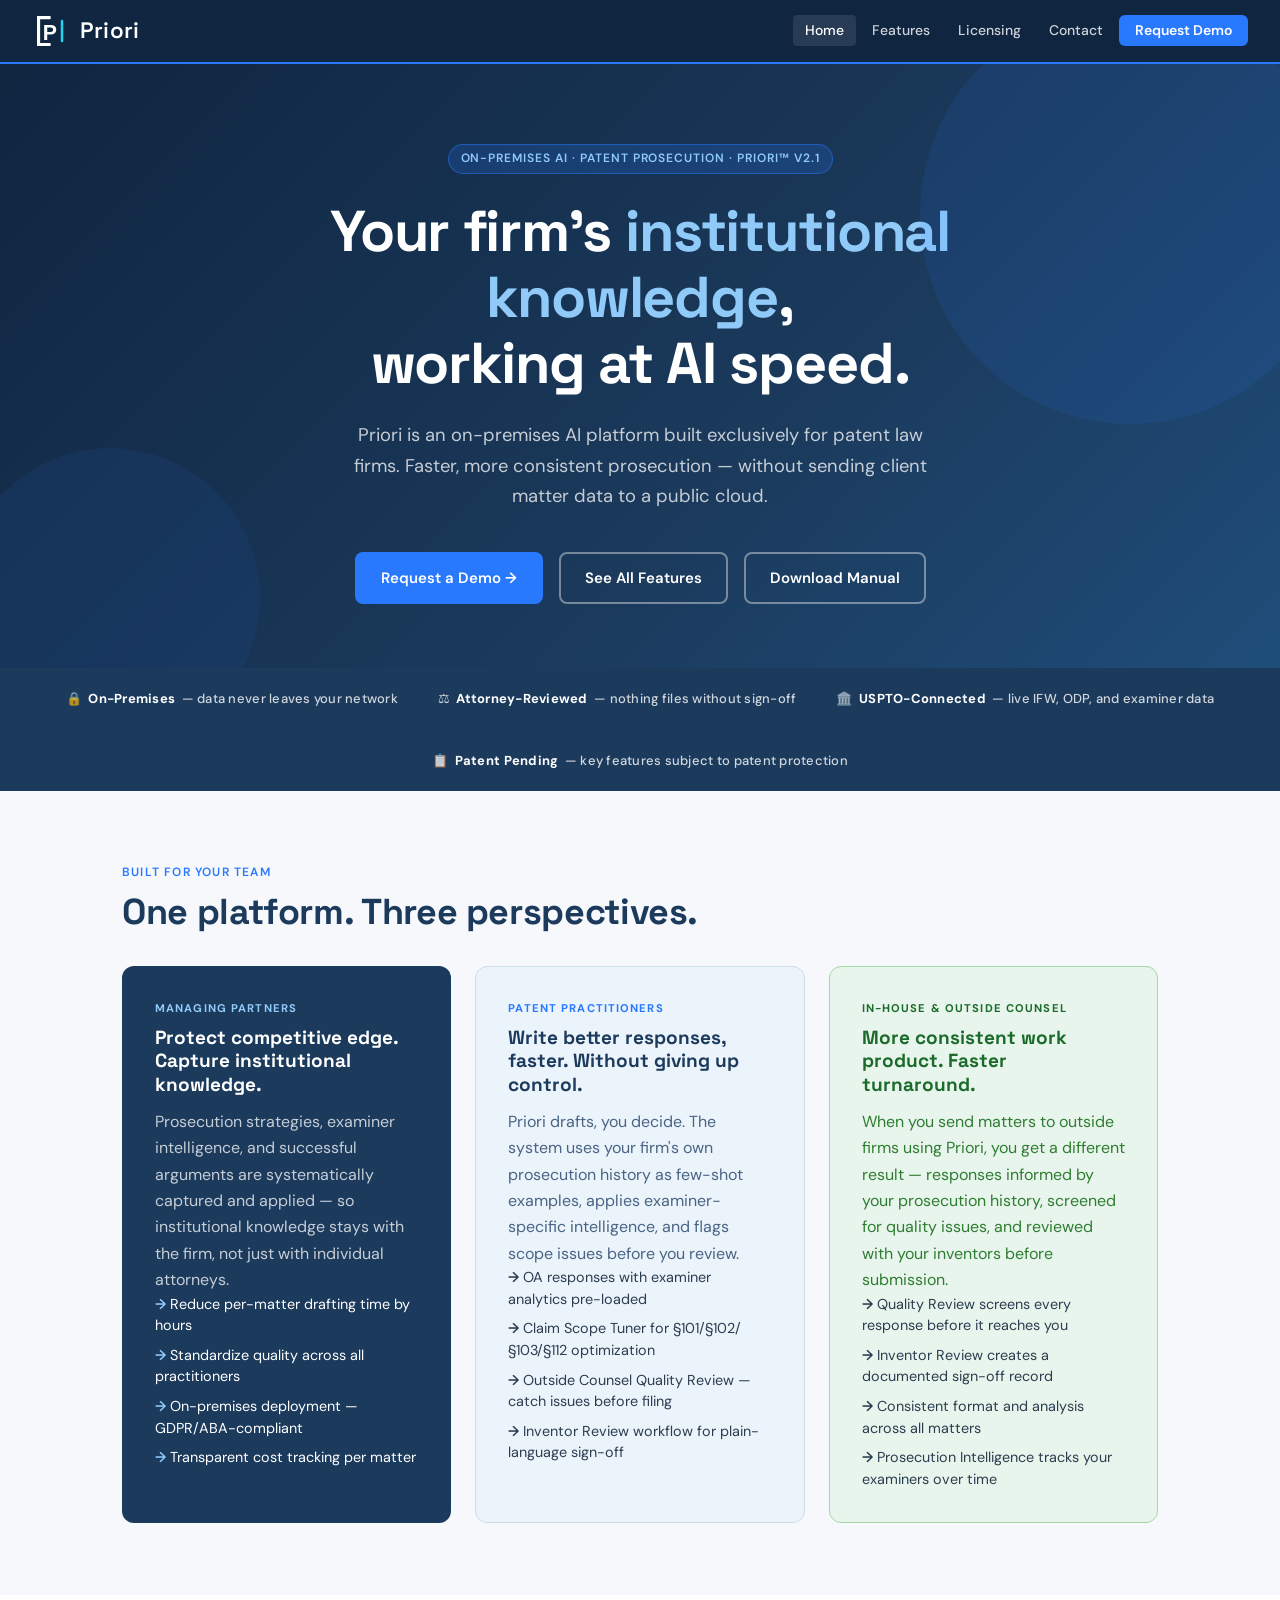
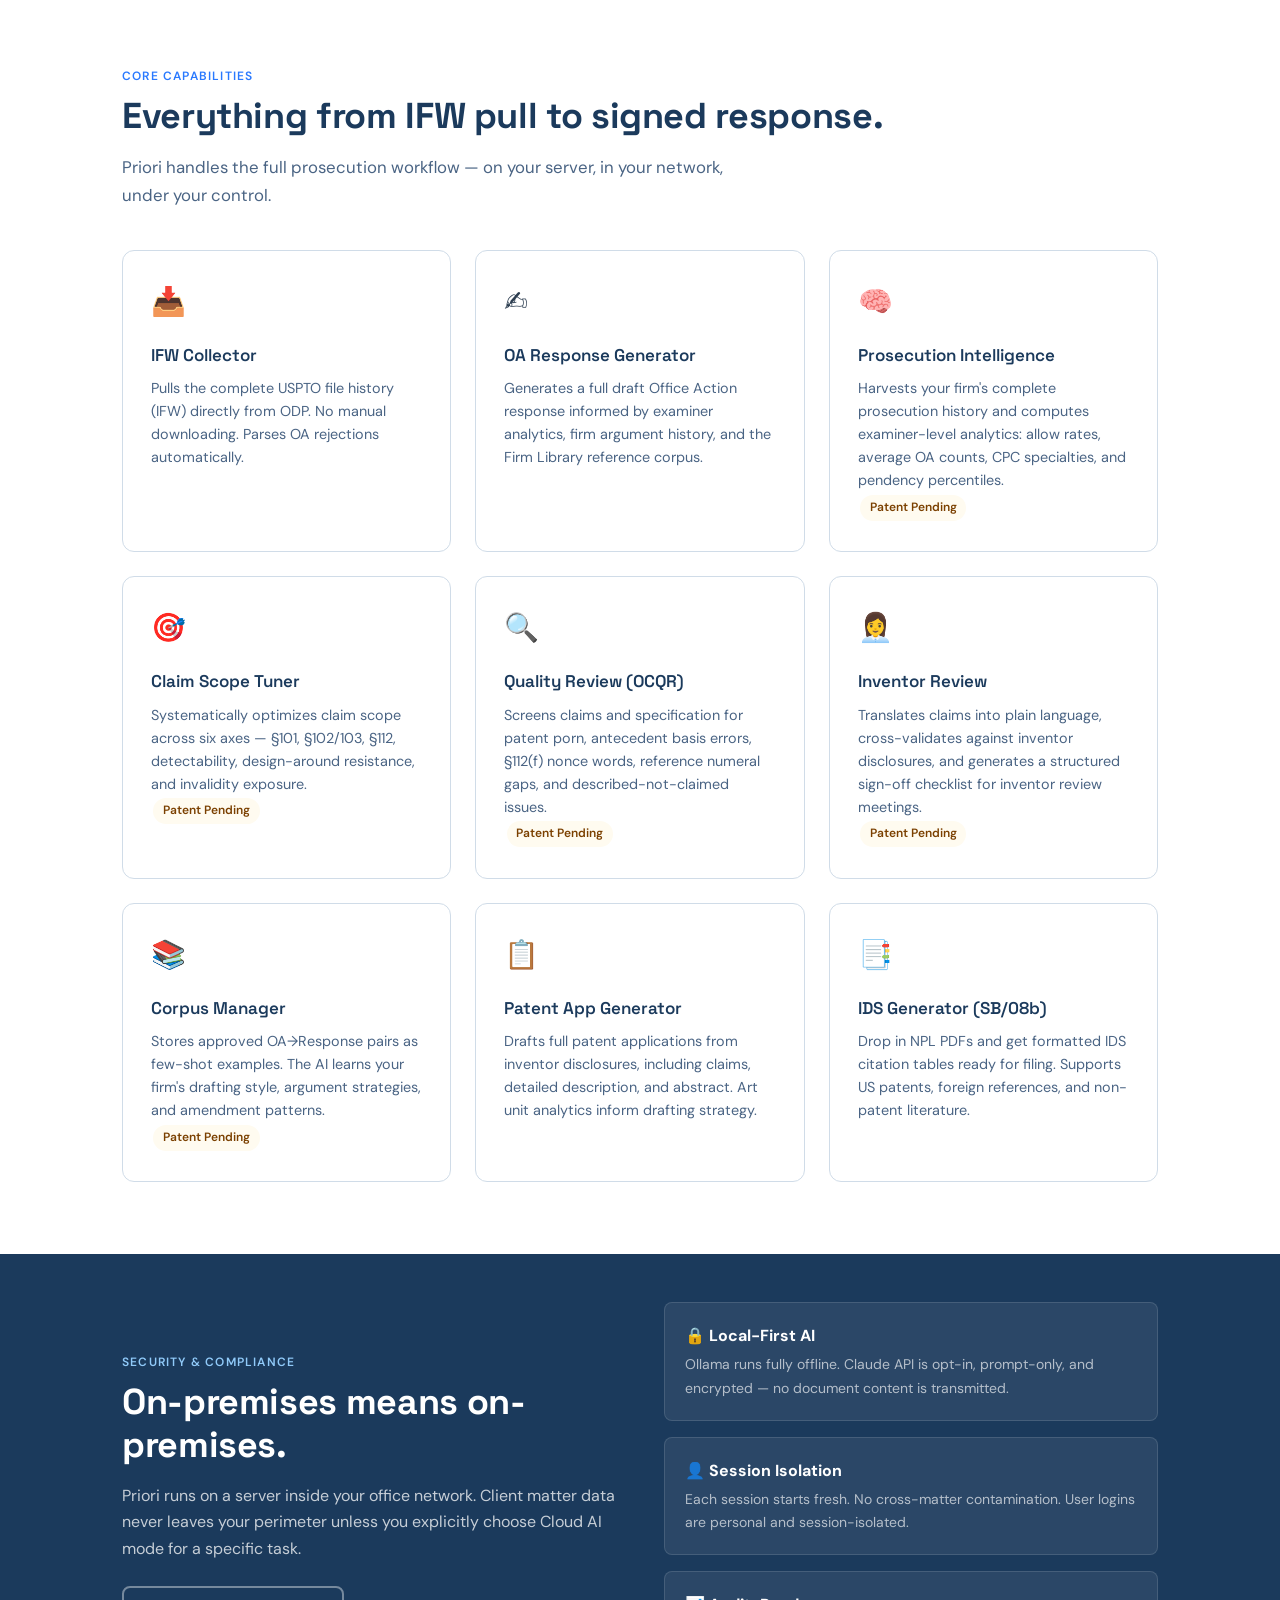
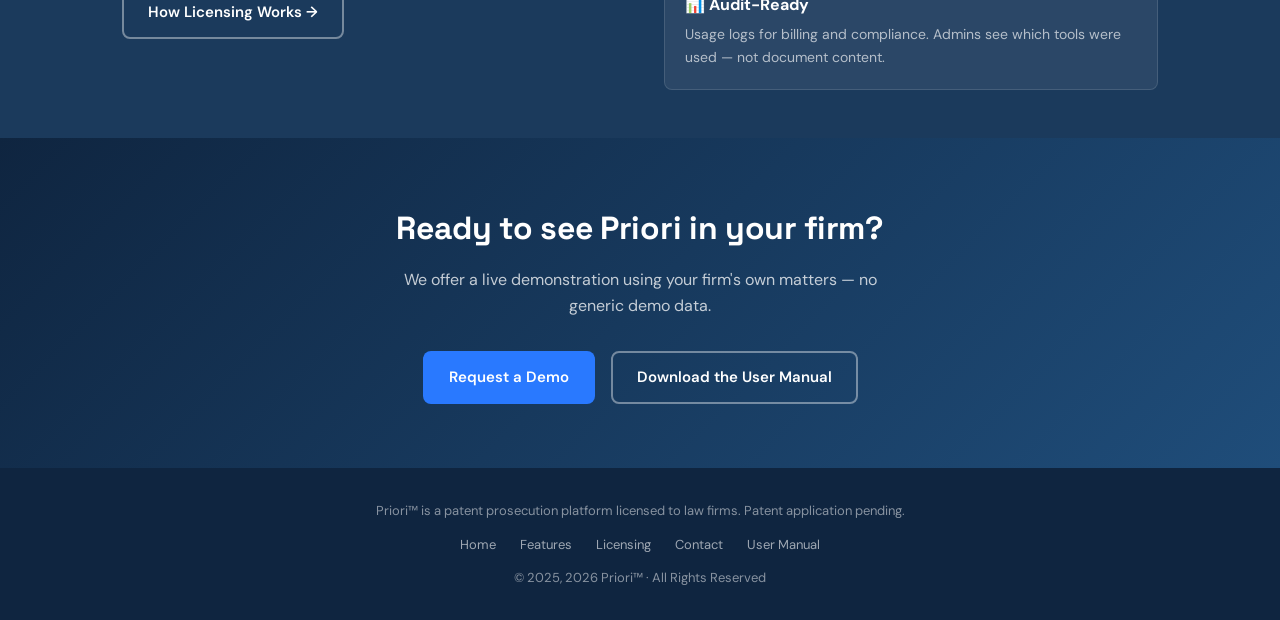
==== commit ac8cda02: "Logo: use exact app icon SVG + Priori as HTML text, same as app" ====
--- a/index.html
+++ b/index.html
@@ -14,6 +14,7 @@
 <nav class="nav">
   <a href="index.html" class="nav-logo">
     <img src="priori_logo.svg" alt="Priori">
+    <span class="nav-wordmark">Priori</span>
 
   </a>
   <ul class="nav-links">
--- a/styles.css
+++ b/styles.css
@@ -55,7 +55,14 @@
   text-decoration: none;
 }
 
-.nav-logo img { height: 44px; width: auto; }
+.nav-logo img { height: 40px; width: 40px; }
+.nav-wordmark {
+  font-family: 'Space Grotesk', sans-serif;
+  font-weight: 600;
+  font-size: 1.4rem;
+  color: #ffffff;
+  letter-spacing: 0.01em;
+}
 
 .nav-links {
   display: flex;
